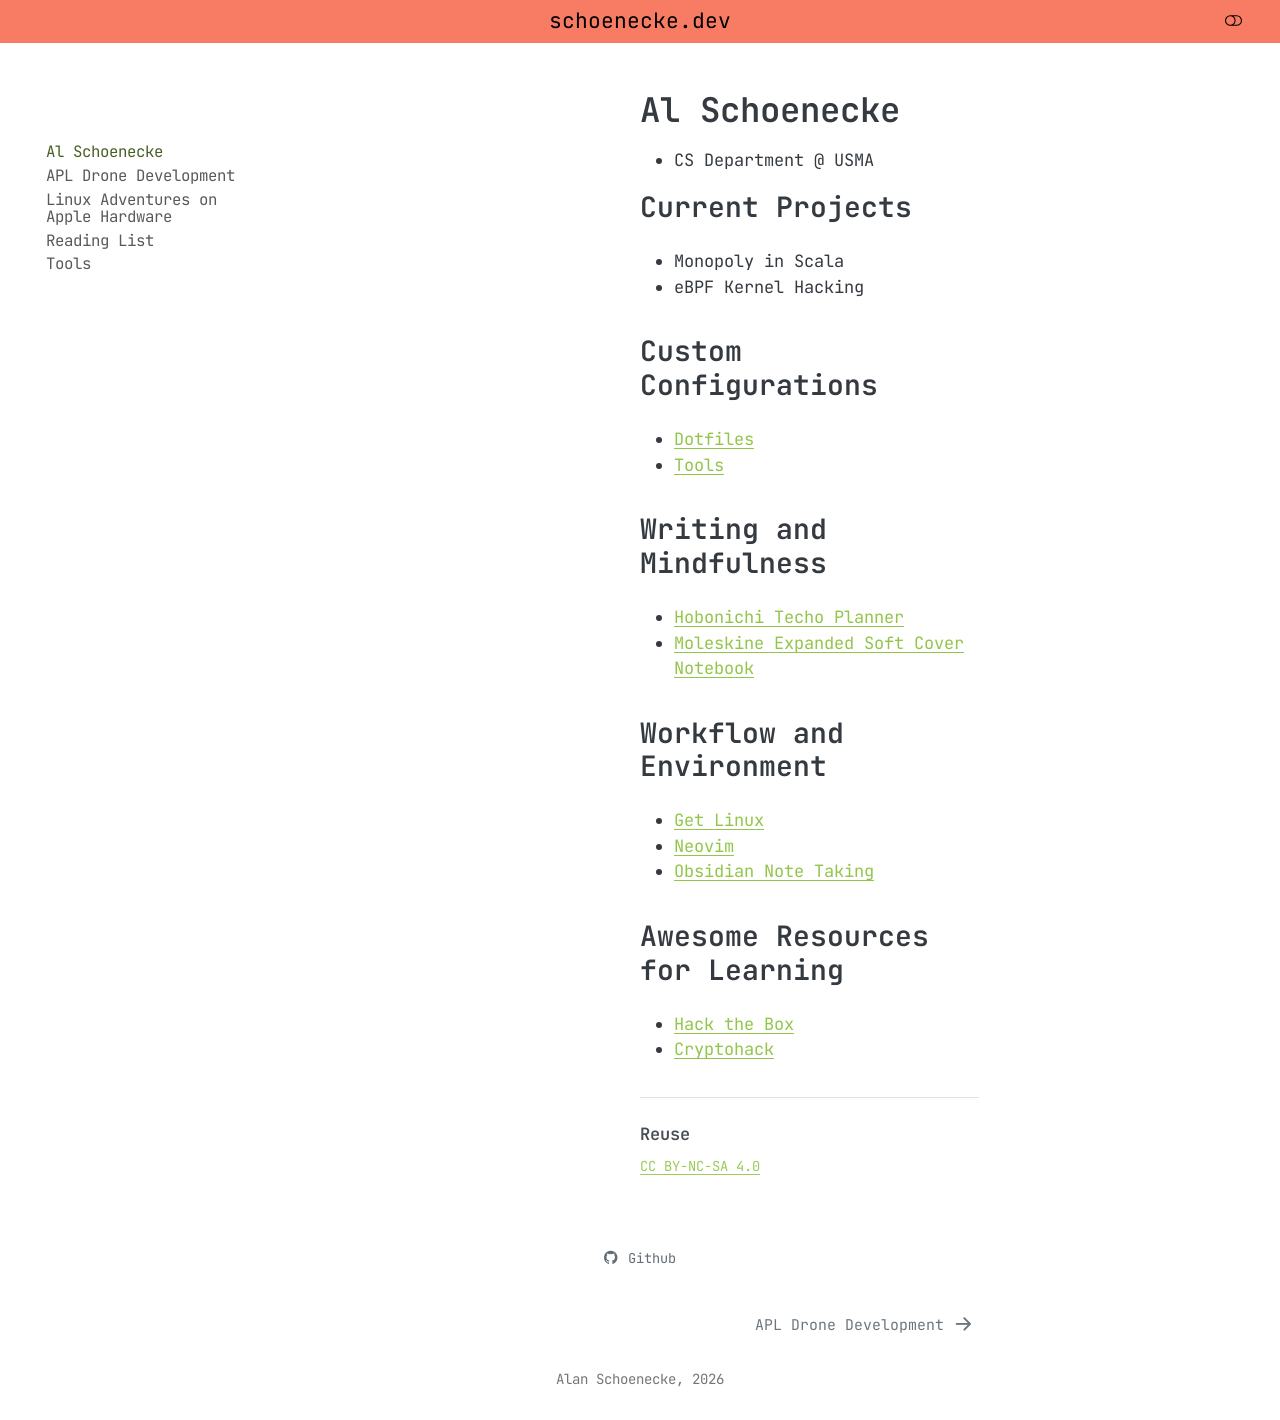
==== index.html @ 208eb9e1 "Built site for gh-pages" ====
<!DOCTYPE html>
<html xmlns="http://www.w3.org/1999/xhtml" lang="en" xml:lang="en"><head>

<meta charset="utf-8">
<meta name="generator" content="quarto-1.8.27">

<meta name="viewport" content="width=device-width, initial-scale=1.0, user-scalable=yes">


<title>Al Schoenecke – schoenecke.dev</title>
<style>
code{white-space: pre-wrap;}
span.smallcaps{font-variant: small-caps;}
div.columns{display: flex; gap: min(4vw, 1.5em);}
div.column{flex: auto; overflow-x: auto;}
div.hanging-indent{margin-left: 1.5em; text-indent: -1.5em;}
ul.task-list{list-style: none;}
ul.task-list li input[type="checkbox"] {
  width: 0.8em;
  margin: 0 0.8em 0.2em -1em; /* quarto-specific, see https://github.com/quarto-dev/quarto-cli/issues/4556 */ 
  vertical-align: middle;
}
</style>


<script src="site_libs/quarto-nav/quarto-nav.js"></script>
<script src="site_libs/quarto-nav/headroom.min.js"></script>
<script src="site_libs/clipboard/clipboard.min.js"></script>
<script src="site_libs/quarto-search/autocomplete.umd.js"></script>
<script src="site_libs/quarto-search/fuse.min.js"></script>
<script src="site_libs/quarto-search/quarto-search.js"></script>
<meta name="quarto:offset" content="./">
<link href="./items/jhu.html" rel="next">
<link href=".//images/samurai.svg" rel="icon" type="image/svg+xml">
<script src="site_libs/quarto-html/quarto.js" type="module"></script>
<script src="site_libs/quarto-html/tabsets/tabsets.js" type="module"></script>
<script src="site_libs/quarto-html/axe/axe-check.js" type="module"></script>
<script src="site_libs/quarto-html/popper.min.js"></script>
<script src="site_libs/quarto-html/tippy.umd.min.js"></script>
<link href="site_libs/quarto-html/tippy.css" rel="stylesheet">
<link href="site_libs/quarto-html/quarto-syntax-highlighting-ed96de9b727972fe78a7b5d16c58bf87.css" rel="stylesheet" class="quarto-color-scheme" id="quarto-text-highlighting-styles">
<link href="site_libs/quarto-html/quarto-syntax-highlighting-dark-4d9afe2b8d18ee9fa5d0d57b5ed4214d.css" rel="stylesheet" class="quarto-color-scheme quarto-color-alternate" id="quarto-text-highlighting-styles">
<link href="site_libs/quarto-html/quarto-syntax-highlighting-ed96de9b727972fe78a7b5d16c58bf87.css" rel="stylesheet" class="quarto-color-scheme-extra" id="quarto-text-highlighting-styles">
<script src="site_libs/bootstrap/bootstrap.min.js"></script>
<link href="site_libs/bootstrap/bootstrap-icons.css" rel="stylesheet">
<link href="site_libs/bootstrap/bootstrap-cd350a63679495fb00812865b89d905b.min.css" rel="stylesheet" append-hash="true" class="quarto-color-scheme" id="quarto-bootstrap" data-mode="light">
<link href="site_libs/bootstrap/bootstrap-dark-cf14267739ab011b4e6d8080e82309c0.min.css" rel="stylesheet" append-hash="true" class="quarto-color-scheme quarto-color-alternate" id="quarto-bootstrap" data-mode="dark">
<link href="site_libs/bootstrap/bootstrap-cd350a63679495fb00812865b89d905b.min.css" rel="stylesheet" append-hash="true" class="quarto-color-scheme-extra" id="quarto-bootstrap" data-mode="light">
<script id="quarto-search-options" type="application/json">{
  "location": "navbar",
  "copy-button": false,
  "collapse-after": 3,
  "panel-placement": "end",
  "type": "overlay",
  "limit": 50,
  "keyboard-shortcut": [
    "f",
    "/",
    "s"
  ],
  "show-item-context": false,
  "language": {
    "search-no-results-text": "No results",
    "search-matching-documents-text": "matching documents",
    "search-copy-link-title": "Copy link to search",
    "search-hide-matches-text": "Hide additional matches",
    "search-more-match-text": "more match in this document",
    "search-more-matches-text": "more matches in this document",
    "search-clear-button-title": "Clear",
    "search-text-placeholder": "",
    "search-detached-cancel-button-title": "Cancel",
    "search-submit-button-title": "Submit",
    "search-label": "Search"
  }
}</script>
<style>html{ scroll-behavior: smooth; }</style>


<link rel="stylesheet" href="styles.css">
<meta property="og:title" content="Al Schoenecke – schoenecke.dev">
<meta property="og:site_name" content="schoenecke.dev">
<link rel="canonical" href="https://schoenecke.dev/">
</head>

<body class="nav-sidebar floating nav-fixed quarto-light"><script id="quarto-html-before-body" type="application/javascript">
    const toggleBodyColorMode = (bsSheetEl) => {
      const mode = bsSheetEl.getAttribute("data-mode");
      const bodyEl = window.document.querySelector("body");
      if (mode === "dark") {
        bodyEl.classList.add("quarto-dark");
        bodyEl.classList.remove("quarto-light");
      } else {
        bodyEl.classList.add("quarto-light");
        bodyEl.classList.remove("quarto-dark");
      }
    }
    const toggleBodyColorPrimary = () => {
      const bsSheetEl = window.document.querySelector("link#quarto-bootstrap:not([rel=disabled-stylesheet])");
      if (bsSheetEl) {
        toggleBodyColorMode(bsSheetEl);
      }
    }
    const setColorSchemeToggle = (alternate) => {
      const toggles = window.document.querySelectorAll('.quarto-color-scheme-toggle');
      for (let i=0; i < toggles.length; i++) {
        const toggle = toggles[i];
        if (toggle) {
          if (alternate) {
            toggle.classList.add("alternate");
          } else {
            toggle.classList.remove("alternate");
          }
        }
      }
    };
    const toggleColorMode = (alternate) => {
      // Switch the stylesheets
      const primaryStylesheets = window.document.querySelectorAll('link.quarto-color-scheme:not(.quarto-color-alternate)');
      const alternateStylesheets = window.document.querySelectorAll('link.quarto-color-scheme.quarto-color-alternate');
      manageTransitions('#quarto-margin-sidebar .nav-link', false);
      if (alternate) {
        // note: dark is layered on light, we don't disable primary!
        enableStylesheet(alternateStylesheets);
        for (const sheetNode of alternateStylesheets) {
          if (sheetNode.id === "quarto-bootstrap") {
            toggleBodyColorMode(sheetNode);
          }
        }
      } else {
        disableStylesheet(alternateStylesheets);
        enableStylesheet(primaryStylesheets)
        toggleBodyColorPrimary();
      }
      manageTransitions('#quarto-margin-sidebar .nav-link', true);
      // Switch the toggles
      setColorSchemeToggle(alternate)
      // Hack to workaround the fact that safari doesn't
      // properly recolor the scrollbar when toggling (#1455)
      if (navigator.userAgent.indexOf('Safari') > 0 && navigator.userAgent.indexOf('Chrome') == -1) {
        manageTransitions("body", false);
        window.scrollTo(0, 1);
        setTimeout(() => {
          window.scrollTo(0, 0);
          manageTransitions("body", true);
        }, 40);
      }
    }
    const disableStylesheet = (stylesheets) => {
      for (let i=0; i < stylesheets.length; i++) {
        const stylesheet = stylesheets[i];
        stylesheet.rel = 'disabled-stylesheet';
      }
    }
    const enableStylesheet = (stylesheets) => {
      for (let i=0; i < stylesheets.length; i++) {
        const stylesheet = stylesheets[i];
        if(stylesheet.rel !== 'stylesheet') { // for Chrome, which will still FOUC without this check
          stylesheet.rel = 'stylesheet';
        }
      }
    }
    const manageTransitions = (selector, allowTransitions) => {
      const els = window.document.querySelectorAll(selector);
      for (let i=0; i < els.length; i++) {
        const el = els[i];
        if (allowTransitions) {
          el.classList.remove('notransition');
        } else {
          el.classList.add('notransition');
        }
      }
    }
    const isFileUrl = () => {
      return window.location.protocol === 'file:';
    }
    const hasAlternateSentinel = () => {
      let styleSentinel = getColorSchemeSentinel();
      if (styleSentinel !== null) {
        return styleSentinel === "alternate";
      } else {
        return false;
      }
    }
    const setStyleSentinel = (alternate) => {
      const value = alternate ? "alternate" : "default";
      if (!isFileUrl()) {
        window.localStorage.setItem("quarto-color-scheme", value);
      } else {
        localAlternateSentinel = value;
      }
    }
    const getColorSchemeSentinel = () => {
      if (!isFileUrl()) {
        const storageValue = window.localStorage.getItem("quarto-color-scheme");
        return storageValue != null ? storageValue : localAlternateSentinel;
      } else {
        return localAlternateSentinel;
      }
    }
    const toggleGiscusIfUsed = (isAlternate, darkModeDefault) => {
      const baseTheme = document.querySelector('#giscus-base-theme')?.value ?? 'light';
      const alternateTheme = document.querySelector('#giscus-alt-theme')?.value ?? 'dark';
      let newTheme = '';
      if(authorPrefersDark) {
        newTheme = isAlternate ? baseTheme : alternateTheme;
      } else {
        newTheme = isAlternate ? alternateTheme : baseTheme;
      }
      const changeGiscusTheme = () => {
        // From: https://github.com/giscus/giscus/issues/336
        const sendMessage = (message) => {
          const iframe = document.querySelector('iframe.giscus-frame');
          if (!iframe) return;
          iframe.contentWindow.postMessage({ giscus: message }, 'https://giscus.app');
        }
        sendMessage({
          setConfig: {
            theme: newTheme
          }
        });
      }
      const isGiscussLoaded = window.document.querySelector('iframe.giscus-frame') !== null;
      if (isGiscussLoaded) {
        changeGiscusTheme();
      }
    };
    const authorPrefersDark = false;
    const queryPrefersDark = window.matchMedia('(prefers-color-scheme: dark)');
    const darkModeDefault = queryPrefersDark.matches;
      document.querySelector('link#quarto-text-highlighting-styles.quarto-color-scheme-extra').rel = 'disabled-stylesheet';
      document.querySelector('link#quarto-bootstrap.quarto-color-scheme-extra').rel = 'disabled-stylesheet';
    let localAlternateSentinel = darkModeDefault ? 'alternate' : 'default';
    // Dark / light mode switch
    window.quartoToggleColorScheme = () => {
      // Read the current dark / light value
      let toAlternate = !hasAlternateSentinel();
      toggleColorMode(toAlternate);
      setStyleSentinel(toAlternate);
      toggleGiscusIfUsed(toAlternate, darkModeDefault);
      window.dispatchEvent(new Event('resize'));
    };
    queryPrefersDark.addEventListener("change", e => {
      if(window.localStorage.getItem("quarto-color-scheme") !== null)
        return;
      const alternate = e.matches
      toggleColorMode(alternate);
      localAlternateSentinel = e.matches ? 'alternate' : 'default'; // this is used alongside local storage!
      toggleGiscusIfUsed(alternate, darkModeDefault);
    });
    // Switch to dark mode if need be
    if (hasAlternateSentinel()) {
      toggleColorMode(true);
    } else {
      toggleColorMode(false);
    }
  </script>

<div id="quarto-search-results"></div>
  <header id="quarto-header" class="headroom fixed-top">
    <nav class="navbar navbar-expand-lg " data-bs-theme="dark">
      <div class="navbar-container container-fluid">
      <div class="navbar-brand-container mx-auto">
    <a href="./index.html" class="navbar-brand navbar-brand-logo">
    <img src="https://avatars.githubusercontent.com/u/168451311?s=400&amp;u=67cc41bd8d2fa6ea0b4d1431df5655659016733d&amp;v=4" alt="" class="navbar-logo light-content">
    <img src="https://avatars.githubusercontent.com/u/168451311?s=400&amp;u=67cc41bd8d2fa6ea0b4d1431df5655659016733d&amp;v=4" alt="" class="navbar-logo dark-content">
    </a>
    <a class="navbar-brand" href="./index.html">
    <span class="navbar-title">schoenecke.dev</span>
    </a>
  </div>
        <div class="quarto-navbar-tools tools-end">
  <a href="" class="quarto-color-scheme-toggle quarto-navigation-tool  px-1" onclick="window.quartoToggleColorScheme(); return false;" title="Toggle dark mode"><i class="bi"></i></a>
</div>
          <div id="quarto-search" class="" title="Search"></div>
      </div> <!-- /container-fluid -->
    </nav>
  <nav class="quarto-secondary-nav">
    <div class="container-fluid d-flex">
      <button type="button" class="quarto-btn-toggle btn" data-bs-toggle="collapse" role="button" data-bs-target=".quarto-sidebar-collapse-item" aria-controls="quarto-sidebar" aria-expanded="false" aria-label="Toggle sidebar navigation" onclick="if (window.quartoToggleHeadroom) { window.quartoToggleHeadroom(); }">
        <i class="bi bi-layout-text-sidebar-reverse"></i>
      </button>
        <nav class="quarto-page-breadcrumbs" aria-label="breadcrumb"><ol class="breadcrumb"><li class="breadcrumb-item"><a href="./index.html">Al Schoenecke</a></li></ol></nav>
        <a class="flex-grow-1" role="navigation" data-bs-toggle="collapse" data-bs-target=".quarto-sidebar-collapse-item" aria-controls="quarto-sidebar" aria-expanded="false" aria-label="Toggle sidebar navigation" onclick="if (window.quartoToggleHeadroom) { window.quartoToggleHeadroom(); }">      
        </a>
    </div>
  </nav>
</header>
<!-- content -->
<div id="quarto-content" class="quarto-container page-columns page-rows-contents page-layout-full page-navbar">
<!-- sidebar -->
  <nav id="quarto-sidebar" class="sidebar collapse collapse-horizontal quarto-sidebar-collapse-item sidebar-navigation floating overflow-auto">
    <div class="pt-lg-2 mt-2 text-left sidebar-header">
      <a href="./index.html" class="sidebar-logo-link">
      <img src="https://avatars.githubusercontent.com/u/168451311?s=400&amp;u=67cc41bd8d2fa6ea0b4d1431df5655659016733d&amp;v=4" alt="" class="sidebar-logo light-content py-0 d-lg-inline d-none">
      <img src="https://avatars.githubusercontent.com/u/168451311?s=400&amp;u=67cc41bd8d2fa6ea0b4d1431df5655659016733d&amp;v=4" alt="" class="sidebar-logo dark-content py-0 d-lg-inline d-none">
      </a>
      </div>
    <div class="sidebar-menu-container"> 
    <ul class="list-unstyled mt-1">
        <li class="sidebar-item">
  <div class="sidebar-item-container"> 
  <a href="./index.html" class="sidebar-item-text sidebar-link active">
 <span class="menu-text">Al Schoenecke</span></a>
  </div>
</li>
        <li class="sidebar-item">
  <div class="sidebar-item-container"> 
  <a href="./items/jhu.html" class="sidebar-item-text sidebar-link">
 <span class="menu-text">APL Drone Development</span></a>
  </div>
</li>
        <li class="sidebar-item">
  <div class="sidebar-item-container"> 
  <a href="./items/mpblinux.html" class="sidebar-item-text sidebar-link">
 <span class="menu-text">Linux Adventures on Apple Hardware</span></a>
  </div>
</li>
        <li class="sidebar-item">
  <div class="sidebar-item-container"> 
  <a href="./items/booklist.html" class="sidebar-item-text sidebar-link">
 <span class="menu-text">Reading List</span></a>
  </div>
</li>
        <li class="sidebar-item">
  <div class="sidebar-item-container"> 
  <a href="./items/tools.html" class="sidebar-item-text sidebar-link">
 <span class="menu-text">Tools</span></a>
  </div>
</li>
    </ul>
    </div>
</nav>
<div id="quarto-sidebar-glass" class="quarto-sidebar-collapse-item" data-bs-toggle="collapse" data-bs-target=".quarto-sidebar-collapse-item"></div>
<!-- margin-sidebar -->
    
<!-- main -->
<div class="quarto-about-broadside column-body">
  <div class="about-main">
    <div class="about-entity" style="background-image: url('https://gravatar.com/userimage/277788749/02d7b12ce89e2dc16d9e9d6a4307e1be.jpeg?v=1771988594000&amp;size=512')"></div>
    <div class="about-contents"><header id="title-block-header" class="quarto-title-block default">
<div class="quarto-title">
<h1 class="title">Al Schoenecke</h1>
</div>
<div class="quarto-title-meta column-body">
  </div>
</header><main class="content column-body" id="quarto-document-content">

<ul>
<li>CS Department @ USMA</li>
</ul>
<section id="current-projects" class="level2">
<h2 data-anchor-id="current-projects">Current Projects</h2>
<ul>
<li>Monopoly in Scala</li>
<li>eBPF Kernel Hacking</li>
</ul>
</section>
<section id="custom-configurations" class="level2">
<h2 data-anchor-id="custom-configurations">Custom Configurations</h2>
<ul>
<li><a href="./items/dotfiles.html">Dotfiles</a></li>
<li><a href="./items/tools.html">Tools</a></li>
</ul>
</section>
<section id="writing-and-mindfulness" class="level2">
<h2 data-anchor-id="writing-and-mindfulness">Writing and Mindfulness</h2>
<ul>
<li><a href="https://www.1101.com/store/techo/en/2027/pc/detail_cover/ob27_jan_en/">Hobonichi Techo Planner</a></li>
<li><a href="https://www.moleskine.com/en-us/shop/notebooks/the-original-notebook/classic-notebook-expanded-black-8058647628059.html">Moleskine Expanded Soft Cover Notebook</a></li>
</ul>
</section>
<section id="workflow-and-environment" class="level2">
<h2 data-anchor-id="workflow-and-environment">Workflow and Environment</h2>
<ul>
<li><a href="https://ubuntu.com/desktop">Get Linux</a></li>
<li><a href="https://neovim.io/">Neovim</a></li>
<li><a href="https://obsidian.md/">Obsidian Note Taking</a></li>
</ul>
</section>
<section id="awesome-resources-for-learning" class="level2">
<h2 data-anchor-id="awesome-resources-for-learning">Awesome Resources for Learning</h2>
<ul>
<li><a href="https://www.hackthebox.com/">Hack the Box</a></li>
<li><a href="https://cryptohack.org/">Cryptohack</a></li>
</ul>


</section>
<div id="quarto-appendix" class="default"><section class="quarto-appendix-contents" id="quarto-reuse"><h2 class="anchored quarto-appendix-heading">Reuse</h2><div class="quarto-appendix-contents"><div><a rel="license" href="https://creativecommons.org/licenses/by-nc-sa/4.0/">CC BY-NC-SA 4.0</a></div></div></section></div></main></div>
  </div>
  <div class="about-links">
  <a href="https://github.com/schoenecke08" class="about-link" rel="" target="">
    <i class="bi bi-github"></i>
     <span class="about-link-text">Github</span>
  </a>
</div>
</div>
 <!-- /main -->
<script id="quarto-html-after-body" type="application/javascript">
  window.document.addEventListener("DOMContentLoaded", function (event) {
    // Ensure there is a toggle, if there isn't float one in the top right
    if (window.document.querySelector('.quarto-color-scheme-toggle') === null) {
      const a = window.document.createElement('a');
      a.classList.add('top-right');
      a.classList.add('quarto-color-scheme-toggle');
      a.href = "";
      a.onclick = function() { try { window.quartoToggleColorScheme(); } catch {} return false; };
      const i = window.document.createElement("i");
      i.classList.add('bi');
      a.appendChild(i);
      window.document.body.appendChild(a);
    }
    setColorSchemeToggle(hasAlternateSentinel())
    const isCodeAnnotation = (el) => {
      for (const clz of el.classList) {
        if (clz.startsWith('code-annotation-')) {                     
          return true;
        }
      }
      return false;
    }
    const onCopySuccess = function(e) {
      // button target
      const button = e.trigger;
      // don't keep focus
      button.blur();
      // flash "checked"
      button.classList.add('code-copy-button-checked');
      var currentTitle = button.getAttribute("title");
      button.setAttribute("title", "Copied!");
      let tooltip;
      if (window.bootstrap) {
        button.setAttribute("data-bs-toggle", "tooltip");
        button.setAttribute("data-bs-placement", "left");
        button.setAttribute("data-bs-title", "Copied!");
        tooltip = new bootstrap.Tooltip(button, 
          { trigger: "manual", 
            customClass: "code-copy-button-tooltip",
            offset: [0, -8]});
        tooltip.show();    
      }
      setTimeout(function() {
        if (tooltip) {
          tooltip.hide();
          button.removeAttribute("data-bs-title");
          button.removeAttribute("data-bs-toggle");
          button.removeAttribute("data-bs-placement");
        }
        button.setAttribute("title", currentTitle);
        button.classList.remove('code-copy-button-checked');
      }, 1000);
      // clear code selection
      e.clearSelection();
    }
    const getTextToCopy = function(trigger) {
      const outerScaffold = trigger.parentElement.cloneNode(true);
      const codeEl = outerScaffold.querySelector('code');
      for (const childEl of codeEl.children) {
        if (isCodeAnnotation(childEl)) {
          childEl.remove();
        }
      }
      return codeEl.innerText;
    }
    const clipboard = new window.ClipboardJS('.code-copy-button:not([data-in-quarto-modal])', {
      text: getTextToCopy
    });
    clipboard.on('success', onCopySuccess);
    if (window.document.getElementById('quarto-embedded-source-code-modal')) {
      const clipboardModal = new window.ClipboardJS('.code-copy-button[data-in-quarto-modal]', {
        text: getTextToCopy,
        container: window.document.getElementById('quarto-embedded-source-code-modal')
      });
      clipboardModal.on('success', onCopySuccess);
    }
      var localhostRegex = new RegExp(/^(?:http|https):\/\/localhost\:?[0-9]*\//);
      var mailtoRegex = new RegExp(/^mailto:/);
        var filterRegex = new RegExp("https:\/\/schoenecke\.dev");
      var isInternal = (href) => {
          return filterRegex.test(href) || localhostRegex.test(href) || mailtoRegex.test(href);
      }
      // Inspect non-navigation links and adorn them if external
     var links = window.document.querySelectorAll('a[href]:not(.nav-link):not(.navbar-brand):not(.toc-action):not(.sidebar-link):not(.sidebar-item-toggle):not(.pagination-link):not(.no-external):not([aria-hidden]):not(.dropdown-item):not(.quarto-navigation-tool):not(.about-link)');
      for (var i=0; i<links.length; i++) {
        const link = links[i];
        if (!isInternal(link.href)) {
          // undo the damage that might have been done by quarto-nav.js in the case of
          // links that we want to consider external
          if (link.dataset.originalHref !== undefined) {
            link.href = link.dataset.originalHref;
          }
        }
      }
    function tippyHover(el, contentFn, onTriggerFn, onUntriggerFn) {
      const config = {
        allowHTML: true,
        maxWidth: 500,
        delay: 100,
        arrow: false,
        appendTo: function(el) {
            return el.parentElement;
        },
        interactive: true,
        interactiveBorder: 10,
        theme: 'quarto',
        placement: 'bottom-start',
      };
      if (contentFn) {
        config.content = contentFn;
      }
      if (onTriggerFn) {
        config.onTrigger = onTriggerFn;
      }
      if (onUntriggerFn) {
        config.onUntrigger = onUntriggerFn;
      }
      window.tippy(el, config); 
    }
    const noterefs = window.document.querySelectorAll('a[role="doc-noteref"]');
    for (var i=0; i<noterefs.length; i++) {
      const ref = noterefs[i];
      tippyHover(ref, function() {
        // use id or data attribute instead here
        let href = ref.getAttribute('data-footnote-href') || ref.getAttribute('href');
        try { href = new URL(href).hash; } catch {}
        const id = href.replace(/^#\/?/, "");
        const note = window.document.getElementById(id);
        if (note) {
          return note.innerHTML;
        } else {
          return "";
        }
      });
    }
    const xrefs = window.document.querySelectorAll('a.quarto-xref');
    const processXRef = (id, note) => {
      // Strip column container classes
      const stripColumnClz = (el) => {
        el.classList.remove("page-full", "page-columns");
        if (el.children) {
          for (const child of el.children) {
            stripColumnClz(child);
          }
        }
      }
      stripColumnClz(note)
      if (id === null || id.startsWith('sec-')) {
        // Special case sections, only their first couple elements
        const container = document.createElement("div");
        if (note.children && note.children.length > 2) {
          container.appendChild(note.children[0].cloneNode(true));
          for (let i = 1; i < note.children.length; i++) {
            const child = note.children[i];
            if (child.tagName === "P" && child.innerText === "") {
              continue;
            } else {
              container.appendChild(child.cloneNode(true));
              break;
            }
          }
          if (window.Quarto?.typesetMath) {
            window.Quarto.typesetMath(container);
          }
          return container.innerHTML
        } else {
          if (window.Quarto?.typesetMath) {
            window.Quarto.typesetMath(note);
          }
          return note.innerHTML;
        }
      } else {
        // Remove any anchor links if they are present
        const anchorLink = note.querySelector('a.anchorjs-link');
        if (anchorLink) {
          anchorLink.remove();
        }
        if (window.Quarto?.typesetMath) {
          window.Quarto.typesetMath(note);
        }
        if (note.classList.contains("callout")) {
          return note.outerHTML;
        } else {
          return note.innerHTML;
        }
      }
    }
    for (var i=0; i<xrefs.length; i++) {
      const xref = xrefs[i];
      tippyHover(xref, undefined, function(instance) {
        instance.disable();
        let url = xref.getAttribute('href');
        let hash = undefined; 
        if (url.startsWith('#')) {
          hash = url;
        } else {
          try { hash = new URL(url).hash; } catch {}
        }
        if (hash) {
          const id = hash.replace(/^#\/?/, "");
          const note = window.document.getElementById(id);
          if (note !== null) {
            try {
              const html = processXRef(id, note.cloneNode(true));
              instance.setContent(html);
            } finally {
              instance.enable();
              instance.show();
            }
          } else {
            // See if we can fetch this
            fetch(url.split('#')[0])
            .then(res => res.text())
            .then(html => {
              const parser = new DOMParser();
              const htmlDoc = parser.parseFromString(html, "text/html");
              const note = htmlDoc.getElementById(id);
              if (note !== null) {
                const html = processXRef(id, note);
                instance.setContent(html);
              } 
            }).finally(() => {
              instance.enable();
              instance.show();
            });
          }
        } else {
          // See if we can fetch a full url (with no hash to target)
          // This is a special case and we should probably do some content thinning / targeting
          fetch(url)
          .then(res => res.text())
          .then(html => {
            const parser = new DOMParser();
            const htmlDoc = parser.parseFromString(html, "text/html");
            const note = htmlDoc.querySelector('main.content');
            if (note !== null) {
              // This should only happen for chapter cross references
              // (since there is no id in the URL)
              // remove the first header
              if (note.children.length > 0 && note.children[0].tagName === "HEADER") {
                note.children[0].remove();
              }
              const html = processXRef(null, note);
              instance.setContent(html);
            } 
          }).finally(() => {
            instance.enable();
            instance.show();
          });
        }
      }, function(instance) {
      });
    }
        let selectedAnnoteEl;
        const selectorForAnnotation = ( cell, annotation) => {
          let cellAttr = 'data-code-cell="' + cell + '"';
          let lineAttr = 'data-code-annotation="' +  annotation + '"';
          const selector = 'span[' + cellAttr + '][' + lineAttr + ']';
          return selector;
        }
        const selectCodeLines = (annoteEl) => {
          const doc = window.document;
          const targetCell = annoteEl.getAttribute("data-target-cell");
          const targetAnnotation = annoteEl.getAttribute("data-target-annotation");
          const annoteSpan = window.document.querySelector(selectorForAnnotation(targetCell, targetAnnotation));
          const lines = annoteSpan.getAttribute("data-code-lines").split(",");
          const lineIds = lines.map((line) => {
            return targetCell + "-" + line;
          })
          let top = null;
          let height = null;
          let parent = null;
          if (lineIds.length > 0) {
              //compute the position of the single el (top and bottom and make a div)
              const el = window.document.getElementById(lineIds[0]);
              top = el.offsetTop;
              height = el.offsetHeight;
              parent = el.parentElement.parentElement;
            if (lineIds.length > 1) {
              const lastEl = window.document.getElementById(lineIds[lineIds.length - 1]);
              const bottom = lastEl.offsetTop + lastEl.offsetHeight;
              height = bottom - top;
            }
            if (top !== null && height !== null && parent !== null) {
              // cook up a div (if necessary) and position it 
              let div = window.document.getElementById("code-annotation-line-highlight");
              if (div === null) {
                div = window.document.createElement("div");
                div.setAttribute("id", "code-annotation-line-highlight");
                div.style.position = 'absolute';
                parent.appendChild(div);
              }
              div.style.top = top - 2 + "px";
              div.style.height = height + 4 + "px";
              div.style.left = 0;
              let gutterDiv = window.document.getElementById("code-annotation-line-highlight-gutter");
              if (gutterDiv === null) {
                gutterDiv = window.document.createElement("div");
                gutterDiv.setAttribute("id", "code-annotation-line-highlight-gutter");
                gutterDiv.style.position = 'absolute';
                const codeCell = window.document.getElementById(targetCell);
                const gutter = codeCell.querySelector('.code-annotation-gutter');
                gutter.appendChild(gutterDiv);
              }
              gutterDiv.style.top = top - 2 + "px";
              gutterDiv.style.height = height + 4 + "px";
            }
            selectedAnnoteEl = annoteEl;
          }
        };
        const unselectCodeLines = () => {
          const elementsIds = ["code-annotation-line-highlight", "code-annotation-line-highlight-gutter"];
          elementsIds.forEach((elId) => {
            const div = window.document.getElementById(elId);
            if (div) {
              div.remove();
            }
          });
          selectedAnnoteEl = undefined;
        };
          // Handle positioning of the toggle
      window.addEventListener(
        "resize",
        throttle(() => {
          elRect = undefined;
          if (selectedAnnoteEl) {
            selectCodeLines(selectedAnnoteEl);
          }
        }, 10)
      );
      function throttle(fn, ms) {
      let throttle = false;
      let timer;
        return (...args) => {
          if(!throttle) { // first call gets through
              fn.apply(this, args);
              throttle = true;
          } else { // all the others get throttled
              if(timer) clearTimeout(timer); // cancel #2
              timer = setTimeout(() => {
                fn.apply(this, args);
                timer = throttle = false;
              }, ms);
          }
        };
      }
        // Attach click handler to the DT
        const annoteDls = window.document.querySelectorAll('dt[data-target-cell]');
        for (const annoteDlNode of annoteDls) {
          annoteDlNode.addEventListener('click', (event) => {
            const clickedEl = event.target;
            if (clickedEl !== selectedAnnoteEl) {
              unselectCodeLines();
              const activeEl = window.document.querySelector('dt[data-target-cell].code-annotation-active');
              if (activeEl) {
                activeEl.classList.remove('code-annotation-active');
              }
              selectCodeLines(clickedEl);
              clickedEl.classList.add('code-annotation-active');
            } else {
              // Unselect the line
              unselectCodeLines();
              clickedEl.classList.remove('code-annotation-active');
            }
          });
        }
    const findCites = (el) => {
      const parentEl = el.parentElement;
      if (parentEl) {
        const cites = parentEl.dataset.cites;
        if (cites) {
          return {
            el,
            cites: cites.split(' ')
          };
        } else {
          return findCites(el.parentElement)
        }
      } else {
        return undefined;
      }
    };
    var bibliorefs = window.document.querySelectorAll('a[role="doc-biblioref"]');
    for (var i=0; i<bibliorefs.length; i++) {
      const ref = bibliorefs[i];
      const citeInfo = findCites(ref);
      if (citeInfo) {
        tippyHover(citeInfo.el, function() {
          var popup = window.document.createElement('div');
          citeInfo.cites.forEach(function(cite) {
            var citeDiv = window.document.createElement('div');
            citeDiv.classList.add('hanging-indent');
            citeDiv.classList.add('csl-entry');
            var biblioDiv = window.document.getElementById('ref-' + cite);
            if (biblioDiv) {
              citeDiv.innerHTML = biblioDiv.innerHTML;
            }
            popup.appendChild(citeDiv);
          });
          return popup.innerHTML;
        });
      }
    }
  });
  </script>
<nav class="page-navigation column-body">
  <div class="nav-page nav-page-previous">
  </div>
  <div class="nav-page nav-page-next">
      <a href="./items/jhu.html" class="pagination-link" aria-label="APL Drone Development">
        <span class="nav-page-text">APL Drone Development</span> <i class="bi bi-arrow-right-short"></i>
      </a>
  </div>
</nav>
</div> <!-- /content -->
<footer class="footer">
  <div class="nav-footer">
    <div class="nav-footer-left">
      &nbsp;
    </div>   
    <div class="nav-footer-center">
<p>Alan Schoenecke, 2026</p>
</div>
    <div class="nav-footer-right">
      &nbsp;
    </div>
  </div>
</footer>




<script src="site_libs/quarto-html/zenscroll-min.js"></script>
</body></html>
---- site_libs/quarto-html/tippy.css ----
.tippy-box[data-animation=fade][data-state=hidden]{opacity:0}[data-tippy-root]{max-width:calc(100vw - 10px)}.tippy-box{position:relative;background-color:#333;color:#fff;border-radius:4px;font-size:14px;line-height:1.4;white-space:normal;outline:0;transition-property:transform,visibility,opacity}.tippy-box[data-placement^=top]>.tippy-arrow{bottom:0}.tippy-box[data-placement^=top]>.tippy-arrow:before{bottom:-7px;left:0;border-width:8px 8px 0;border-top-color:initial;transform-origin:center top}.tippy-box[data-placement^=bottom]>.tippy-arrow{top:0}.tippy-box[data-placement^=bottom]>.tippy-arrow:before{top:-7px;left:0;border-width:0 8px 8px;border-bottom-color:initial;transform-origin:center bottom}.tippy-box[data-placement^=left]>.tippy-arrow{right:0}.tippy-box[data-placement^=left]>.tippy-arrow:before{border-width:8px 0 8px 8px;border-left-color:initial;right:-7px;transform-origin:center left}.tippy-box[data-placement^=right]>.tippy-arrow{left:0}.tippy-box[data-placement^=right]>.tippy-arrow:before{left:-7px;border-width:8px 8px 8px 0;border-right-color:initial;transform-origin:center right}.tippy-box[data-inertia][data-state=visible]{transition-timing-function:cubic-bezier(.54,1.5,.38,1.11)}.tippy-arrow{width:16px;height:16px;color:#333}.tippy-arrow:before{content:"";position:absolute;border-color:transparent;border-style:solid}.tippy-content{position:relative;padding:5px 9px;z-index:1}
---- site_libs/quarto-html/quarto-syntax-highlighting-ed96de9b727972fe78a7b5d16c58bf87.css ----
/* quarto syntax highlight colors */
:root {
  --quarto-hl-ot-color: #003B4F;
  --quarto-hl-at-color: #657422;
  --quarto-hl-ss-color: #20794D;
  --quarto-hl-an-color: #5E5E5E;
  --quarto-hl-fu-color: #4758AB;
  --quarto-hl-st-color: #20794D;
  --quarto-hl-cf-color: #003B4F;
  --quarto-hl-op-color: #5E5E5E;
  --quarto-hl-er-color: #AD0000;
  --quarto-hl-bn-color: #AD0000;
  --quarto-hl-al-color: #AD0000;
  --quarto-hl-va-color: #111111;
  --quarto-hl-bu-color: inherit;
  --quarto-hl-ex-color: inherit;
  --quarto-hl-pp-color: #AD0000;
  --quarto-hl-in-color: #5E5E5E;
  --quarto-hl-vs-color: #20794D;
  --quarto-hl-wa-color: #5E5E5E;
  --quarto-hl-do-color: #5E5E5E;
  --quarto-hl-im-color: #00769E;
  --quarto-hl-ch-color: #20794D;
  --quarto-hl-dt-color: #AD0000;
  --quarto-hl-fl-color: #AD0000;
  --quarto-hl-co-color: #5E5E5E;
  --quarto-hl-cv-color: #5E5E5E;
  --quarto-hl-cn-color: #8f5902;
  --quarto-hl-sc-color: #5E5E5E;
  --quarto-hl-dv-color: #AD0000;
  --quarto-hl-kw-color: #003B4F;
}

/* other quarto variables */
:root {
  --quarto-font-monospace: SFMono-Regular, Menlo, Monaco, Consolas, "Liberation Mono", "Courier New", monospace;
}

/* syntax highlight based on Pandoc's rules */
pre > code.sourceCode > span {
  color: #003B4F;
}

code.sourceCode > span {
  color: #003B4F;
}

div.sourceCode,
div.sourceCode pre.sourceCode {
  color: #003B4F;
}

/* Normal */
code span {
  color: #003B4F;
}

/* Alert */
code span.al {
  color: #AD0000;
  font-style: inherit;
}

/* Annotation */
code span.an {
  color: #5E5E5E;
  font-style: inherit;
}

/* Attribute */
code span.at {
  color: #657422;
  font-style: inherit;
}

/* BaseN */
code span.bn {
  color: #AD0000;
  font-style: inherit;
}

/* BuiltIn */
code span.bu {
  font-style: inherit;
}

/* ControlFlow */
code span.cf {
  color: #003B4F;
  font-weight: bold;
  font-style: inherit;
}

/* Char */
code span.ch {
  color: #20794D;
  font-style: inherit;
}

/* Constant */
code span.cn {
  color: #8f5902;
  font-style: inherit;
}

/* Comment */
code span.co {
  color: #5E5E5E;
  font-style: inherit;
}

/* CommentVar */
code span.cv {
  color: #5E5E5E;
  font-style: italic;
}

/* Documentation */
code span.do {
  color: #5E5E5E;
  font-style: italic;
}

/* DataType */
code span.dt {
  color: #AD0000;
  font-style: inherit;
}

/* DecVal */
code span.dv {
  color: #AD0000;
  font-style: inherit;
}

/* Error */
code span.er {
  color: #AD0000;
  font-style: inherit;
}

/* Extension */
code span.ex {
  font-style: inherit;
}

/* Float */
code span.fl {
  color: #AD0000;
  font-style: inherit;
}

/* Function */
code span.fu {
  color: #4758AB;
  font-style: inherit;
}

/* Import */
code span.im {
  color: #00769E;
  font-style: inherit;
}

/* Information */
code span.in {
  color: #5E5E5E;
  font-style: inherit;
}

/* Keyword */
code span.kw {
  color: #003B4F;
  font-weight: bold;
  font-style: inherit;
}

/* Operator */
code span.op {
  color: #5E5E5E;
  font-style: inherit;
}

/* Other */
code span.ot {
  color: #003B4F;
  font-style: inherit;
}

/* Preprocessor */
code span.pp {
  color: #AD0000;
  font-style: inherit;
}

/* SpecialChar */
code span.sc {
  color: #5E5E5E;
  font-style: inherit;
}

/* SpecialString */
code span.ss {
  color: #20794D;
  font-style: inherit;
}

/* String */
code span.st {
  color: #20794D;
  font-style: inherit;
}

/* Variable */
code span.va {
  color: #111111;
  font-style: inherit;
}

/* VerbatimString */
code span.vs {
  color: #20794D;
  font-style: inherit;
}

/* Warning */
code span.wa {
  color: #5E5E5E;
  font-style: italic;
}

.prevent-inlining {
  content: "</";
}

/*# sourceMappingURL=0920dd6d7437995b8cdf7429764427b1.css.map */
---- site_libs/quarto-html/quarto-syntax-highlighting-dark-4d9afe2b8d18ee9fa5d0d57b5ed4214d.css ----
/* quarto syntax highlight colors */
:root {
  --quarto-hl-al-color: #f07178;
  --quarto-hl-an-color: #d4d0ab;
  --quarto-hl-at-color: #00e0e0;
  --quarto-hl-bn-color: #d4d0ab;
  --quarto-hl-bu-color: #abe338;
  --quarto-hl-ch-color: #abe338;
  --quarto-hl-co-color: #f8f8f2;
  --quarto-hl-cv-color: #ffd700;
  --quarto-hl-cn-color: #ffd700;
  --quarto-hl-cf-color: #ffa07a;
  --quarto-hl-dt-color: #ffa07a;
  --quarto-hl-dv-color: #d4d0ab;
  --quarto-hl-do-color: #f8f8f2;
  --quarto-hl-er-color: #f07178;
  --quarto-hl-ex-color: #00e0e0;
  --quarto-hl-fl-color: #d4d0ab;
  --quarto-hl-fu-color: #ffa07a;
  --quarto-hl-im-color: #abe338;
  --quarto-hl-in-color: #d4d0ab;
  --quarto-hl-kw-color: #ffa07a;
  --quarto-hl-op-color: #ffa07a;
  --quarto-hl-ot-color: #00e0e0;
  --quarto-hl-pp-color: #dcc6e0;
  --quarto-hl-re-color: #00e0e0;
  --quarto-hl-sc-color: #abe338;
  --quarto-hl-ss-color: #abe338;
  --quarto-hl-st-color: #abe338;
  --quarto-hl-va-color: #00e0e0;
  --quarto-hl-vs-color: #abe338;
  --quarto-hl-wa-color: #dcc6e0;
}

/* other quarto variables */
:root {
  --quarto-font-monospace: SFMono-Regular, Menlo, Monaco, Consolas, "Liberation Mono", "Courier New", monospace;
}

/* syntax highlight based on Pandoc's rules */
pre > code.sourceCode > span {
  color: #f8f8f2;
}

code.sourceCode > span {
  color: #f8f8f2;
}

div.sourceCode,
div.sourceCode pre.sourceCode {
  color: #f8f8f2;
}

/* Normal */
code span {
  color: #f8f8f2;
}

/* Alert */
code span.al {
  color: #f07178;
}

/* Annotation */
code span.an {
  color: #d4d0ab;
}

/* Attribute */
code span.at {
  color: #00e0e0;
}

/* BaseN */
code span.bn {
  color: #d4d0ab;
}

/* BuiltIn */
code span.bu {
  color: #abe338;
}

/* ControlFlow */
code span.cf {
  font-weight: bold;
  color: #ffa07a;
}

/* Char */
code span.ch {
  color: #abe338;
}

/* Constant */
code span.cn {
  color: #ffd700;
}

/* Comment */
code span.co {
  font-style: italic;
  color: #f8f8f2;
}

/* CommentVar */
code span.cv {
  color: #ffd700;
}

/* Documentation */
code span.do {
  color: #f8f8f2;
}

/* DataType */
code span.dt {
  color: #ffa07a;
}

/* DecVal */
code span.dv {
  color: #d4d0ab;
}

/* Error */
code span.er {
  color: #f07178;
  text-decoration: underline;
}

/* Extension */
code span.ex {
  font-weight: bold;
  color: #00e0e0;
}

/* Float */
code span.fl {
  color: #d4d0ab;
}

/* Function */
code span.fu {
  color: #ffa07a;
}

/* Import */
code span.im {
  color: #abe338;
}

/* Information */
code span.in {
  color: #d4d0ab;
}

/* Keyword */
code span.kw {
  font-weight: bold;
  color: #ffa07a;
}

/* Operator */
code span.op {
  color: #ffa07a;
}

/* Other */
code span.ot {
  color: #00e0e0;
}

/* Preprocessor */
code span.pp {
  color: #dcc6e0;
}

/* RegionMarker */
code span.re {
  background-color: #f8f8f2;
  color: #00e0e0;
}

/* SpecialChar */
code span.sc {
  color: #abe338;
}

/* SpecialString */
code span.ss {
  color: #abe338;
}

/* String */
code span.st {
  color: #abe338;
}

/* Variable */
code span.va {
  color: #00e0e0;
}

/* VerbatimString */
code span.vs {
  color: #abe338;
}

/* Warning */
code span.wa {
  color: #dcc6e0;
}

.prevent-inlining {
  content: "</";
}

/*# sourceMappingURL=86edf53ecdff796acf02dbceed379426.css.map */
---- site_libs/quarto-html/quarto-syntax-highlighting-ed96de9b727972fe78a7b5d16c58bf87.css ----
/* quarto syntax highlight colors */
:root {
  --quarto-hl-ot-color: #003B4F;
  --quarto-hl-at-color: #657422;
  --quarto-hl-ss-color: #20794D;
  --quarto-hl-an-color: #5E5E5E;
  --quarto-hl-fu-color: #4758AB;
  --quarto-hl-st-color: #20794D;
  --quarto-hl-cf-color: #003B4F;
  --quarto-hl-op-color: #5E5E5E;
  --quarto-hl-er-color: #AD0000;
  --quarto-hl-bn-color: #AD0000;
  --quarto-hl-al-color: #AD0000;
  --quarto-hl-va-color: #111111;
  --quarto-hl-bu-color: inherit;
  --quarto-hl-ex-color: inherit;
  --quarto-hl-pp-color: #AD0000;
  --quarto-hl-in-color: #5E5E5E;
  --quarto-hl-vs-color: #20794D;
  --quarto-hl-wa-color: #5E5E5E;
  --quarto-hl-do-color: #5E5E5E;
  --quarto-hl-im-color: #00769E;
  --quarto-hl-ch-color: #20794D;
  --quarto-hl-dt-color: #AD0000;
  --quarto-hl-fl-color: #AD0000;
  --quarto-hl-co-color: #5E5E5E;
  --quarto-hl-cv-color: #5E5E5E;
  --quarto-hl-cn-color: #8f5902;
  --quarto-hl-sc-color: #5E5E5E;
  --quarto-hl-dv-color: #AD0000;
  --quarto-hl-kw-color: #003B4F;
}

/* other quarto variables */
:root {
  --quarto-font-monospace: SFMono-Regular, Menlo, Monaco, Consolas, "Liberation Mono", "Courier New", monospace;
}

/* syntax highlight based on Pandoc's rules */
pre > code.sourceCode > span {
  color: #003B4F;
}

code.sourceCode > span {
  color: #003B4F;
}

div.sourceCode,
div.sourceCode pre.sourceCode {
  color: #003B4F;
}

/* Normal */
code span {
  color: #003B4F;
}

/* Alert */
code span.al {
  color: #AD0000;
  font-style: inherit;
}

/* Annotation */
code span.an {
  color: #5E5E5E;
  font-style: inherit;
}

/* Attribute */
code span.at {
  color: #657422;
  font-style: inherit;
}

/* BaseN */
code span.bn {
  color: #AD0000;
  font-style: inherit;
}

/* BuiltIn */
code span.bu {
  font-style: inherit;
}

/* ControlFlow */
code span.cf {
  color: #003B4F;
  font-weight: bold;
  font-style: inherit;
}

/* Char */
code span.ch {
  color: #20794D;
  font-style: inherit;
}

/* Constant */
code span.cn {
  color: #8f5902;
  font-style: inherit;
}

/* Comment */
code span.co {
  color: #5E5E5E;
  font-style: inherit;
}

/* CommentVar */
code span.cv {
  color: #5E5E5E;
  font-style: italic;
}

/* Documentation */
code span.do {
  color: #5E5E5E;
  font-style: italic;
}

/* DataType */
code span.dt {
  color: #AD0000;
  font-style: inherit;
}

/* DecVal */
code span.dv {
  color: #AD0000;
  font-style: inherit;
}

/* Error */
code span.er {
  color: #AD0000;
  font-style: inherit;
}

/* Extension */
code span.ex {
  font-style: inherit;
}

/* Float */
code span.fl {
  color: #AD0000;
  font-style: inherit;
}

/* Function */
code span.fu {
  color: #4758AB;
  font-style: inherit;
}

/* Import */
code span.im {
  color: #00769E;
  font-style: inherit;
}

/* Information */
code span.in {
  color: #5E5E5E;
  font-style: inherit;
}

/* Keyword */
code span.kw {
  color: #003B4F;
  font-weight: bold;
  font-style: inherit;
}

/* Operator */
code span.op {
  color: #5E5E5E;
  font-style: inherit;
}

/* Other */
code span.ot {
  color: #003B4F;
  font-style: inherit;
}

/* Preprocessor */
code span.pp {
  color: #AD0000;
  font-style: inherit;
}

/* SpecialChar */
code span.sc {
  color: #5E5E5E;
  font-style: inherit;
}

/* SpecialString */
code span.ss {
  color: #20794D;
  font-style: inherit;
}

/* String */
code span.st {
  color: #20794D;
  font-style: inherit;
}

/* Variable */
code span.va {
  color: #111111;
  font-style: inherit;
}

/* VerbatimString */
code span.vs {
  color: #20794D;
  font-style: inherit;
}

/* Warning */
code span.wa {
  color: #5E5E5E;
  font-style: italic;
}

.prevent-inlining {
  content: "</";
}

/*# sourceMappingURL=0920dd6d7437995b8cdf7429764427b1.css.map */
---- styles.css ----
@import url("https://fonts.googleapis.com/css2?family=JetBrains+Mono:wght@300;400;500;600;700&display=swap");

:root {
  --bs-font-sans-serif: "JetBrains Mono", monospace;
  --bs-font-monospace: "JetBrains Mono", monospace;
}

body,
.quarto-title-block,
.navbar,
.sidebar,
.content,
.page-columns {
  font-family: "JetBrains Mono", monospace;
}

#headline .about-image img {
  width: min(220px, 60vw);
  height: min(220px, 60vw);
  aspect-ratio: 1 / 1;
  object-fit: cover;
  border-radius: 14px !important;
}

.navbar .navbar-container {
  position: relative;
}

.navbar .navbar-brand-container {
  position: absolute;
  left: 50%;
  transform: translateX(-50%);
  margin: 0;
  display: flex;
  align-items: center;
  gap: 10px;
}

.navbar .navbar-brand {
  margin: 0;
}

.navbar .navbar-brand-logo {
  display: none;
}

.tools-cheatsheet {
  display: block;
  width: 100%;
  max-width: 1100px;
  height: auto;
  margin: 1.5rem auto 2.5rem;
  border-radius: 8px;
  box-shadow: 0 4px 18px rgba(0, 0, 0, 0.2);
}
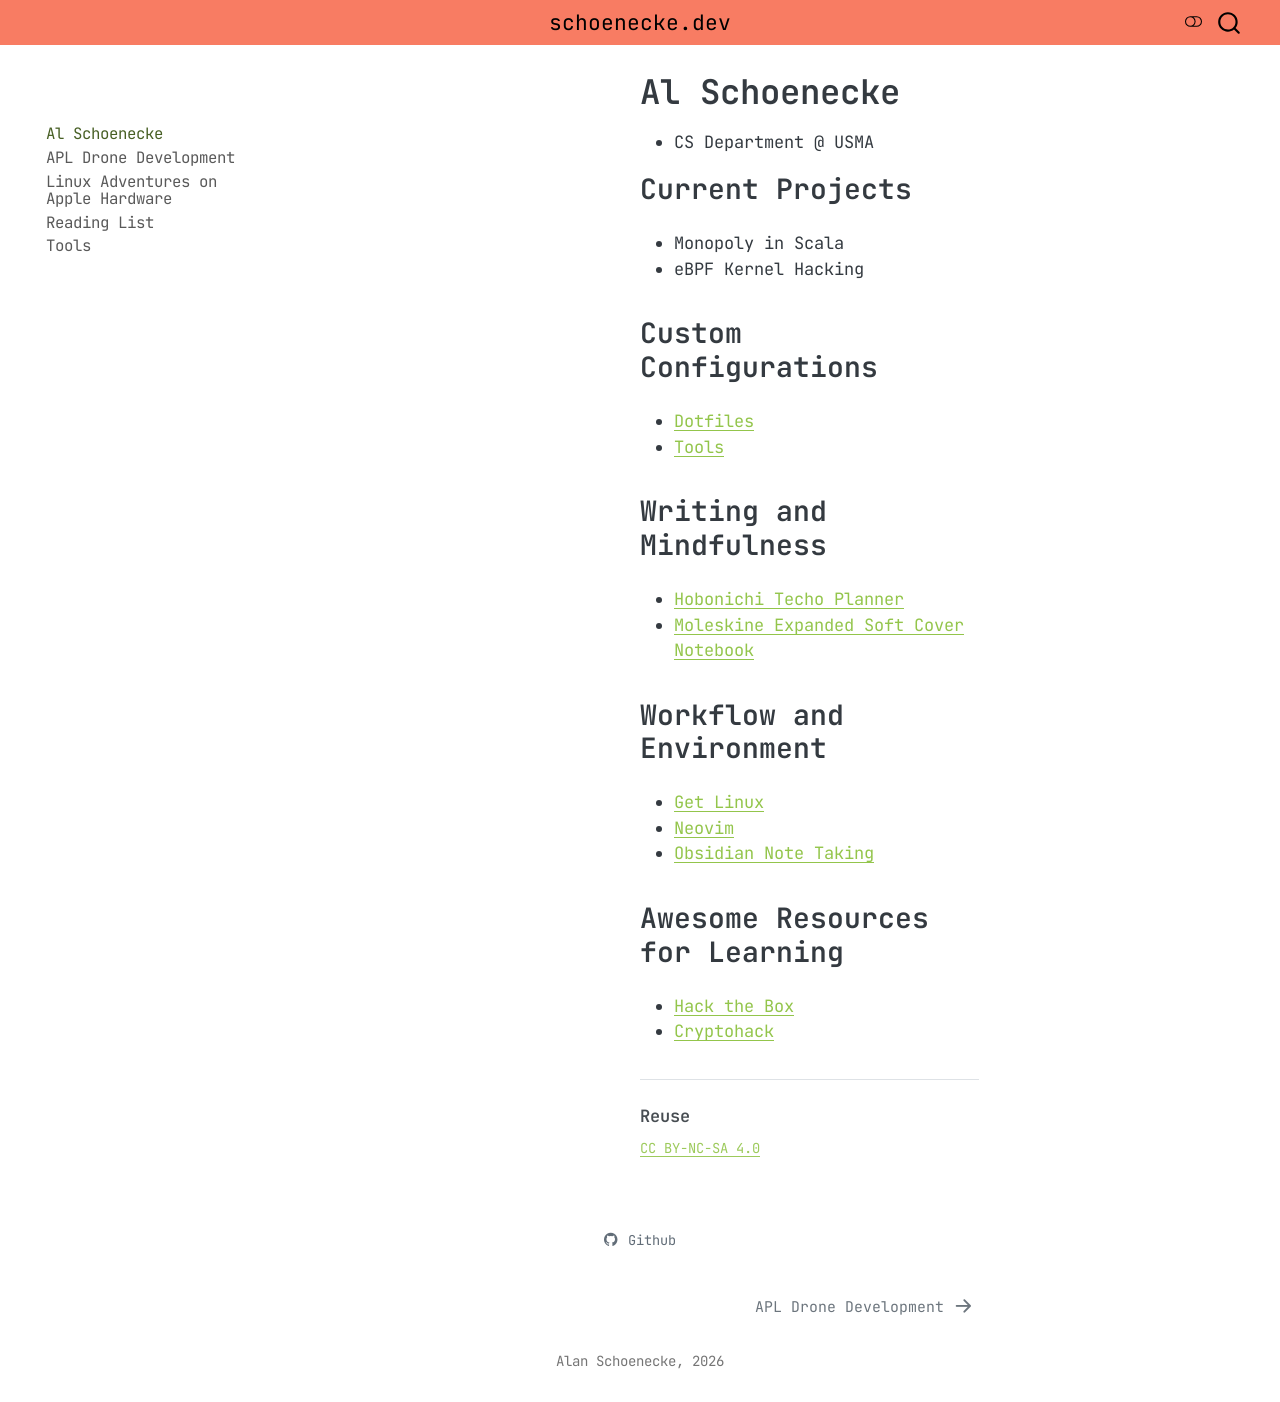
==== commit af76b6fa: "Built site for gh-pages" ====
--- a/index.html
+++ b/index.html
@@ -2,17 +2,23 @@
 <html xmlns="http://www.w3.org/1999/xhtml" lang="en" xml:lang="en"><head>
 
 <meta charset="utf-8">
-<meta name="generator" content="quarto-1.8.27">
+<meta name="generator" content="quarto-1.10.18">
 
 <meta name="viewport" content="width=device-width, initial-scale=1.0, user-scalable=yes">
 
 
 <title>Al Schoenecke – schoenecke.dev</title>
 <style>
-code{white-space: pre-wrap;}
+/* Default styles provided by pandoc.
+** See https://pandoc.org/MANUAL.html#variables-for-html for config info.
+*/
 span.smallcaps{font-variant: small-caps;}
-div.columns{display: flex; gap: min(4vw, 1.5em);}
-div.column{flex: auto; overflow-x: auto;}
+div.columns{display: flex; gap: 1.5em;}
+div.column{flex: auto;}
+@media screen {
+div.columns{gap: min(4vw, 1.5em);}
+div.column{overflow-x: auto;}
+}
 div.hanging-indent{margin-left: 1.5em; text-indent: -1.5em;}
 ul.task-list{list-style: none;}
 ul.task-list li input[type="checkbox"] {
@@ -34,18 +40,17 @@
 <link href=".//images/samurai.svg" rel="icon" type="image/svg+xml">
 <script src="site_libs/quarto-html/quarto.js" type="module"></script>
 <script src="site_libs/quarto-html/tabsets/tabsets.js" type="module"></script>
-<script src="site_libs/quarto-html/axe/axe-check.js" type="module"></script>
 <script src="site_libs/quarto-html/popper.min.js"></script>
 <script src="site_libs/quarto-html/tippy.umd.min.js"></script>
 <link href="site_libs/quarto-html/tippy.css" rel="stylesheet">
-<link href="site_libs/quarto-html/quarto-syntax-highlighting-ed96de9b727972fe78a7b5d16c58bf87.css" rel="stylesheet" class="quarto-color-scheme" id="quarto-text-highlighting-styles">
-<link href="site_libs/quarto-html/quarto-syntax-highlighting-dark-4d9afe2b8d18ee9fa5d0d57b5ed4214d.css" rel="stylesheet" class="quarto-color-scheme quarto-color-alternate" id="quarto-text-highlighting-styles">
-<link href="site_libs/quarto-html/quarto-syntax-highlighting-ed96de9b727972fe78a7b5d16c58bf87.css" rel="stylesheet" class="quarto-color-scheme-extra" id="quarto-text-highlighting-styles">
+<link href="site_libs/quarto-html/quarto-syntax-highlighting-64a204ab8560d761af7679ceaba22944.css" rel="stylesheet" class="quarto-color-scheme" id="quarto-text-highlighting-styles">
+<link href="site_libs/quarto-html/quarto-syntax-highlighting-dark-b85bc7c33db8c58e0ec93c3465666fed.css" rel="stylesheet" class="quarto-color-scheme quarto-color-alternate" id="quarto-text-highlighting-styles">
+<link href="site_libs/quarto-html/quarto-syntax-highlighting-64a204ab8560d761af7679ceaba22944.css" rel="stylesheet" class="quarto-color-scheme-extra" id="quarto-text-highlighting-styles">
 <script src="site_libs/bootstrap/bootstrap.min.js"></script>
 <link href="site_libs/bootstrap/bootstrap-icons.css" rel="stylesheet">
-<link href="site_libs/bootstrap/bootstrap-cd350a63679495fb00812865b89d905b.min.css" rel="stylesheet" append-hash="true" class="quarto-color-scheme" id="quarto-bootstrap" data-mode="light">
-<link href="site_libs/bootstrap/bootstrap-dark-cf14267739ab011b4e6d8080e82309c0.min.css" rel="stylesheet" append-hash="true" class="quarto-color-scheme quarto-color-alternate" id="quarto-bootstrap" data-mode="dark">
-<link href="site_libs/bootstrap/bootstrap-cd350a63679495fb00812865b89d905b.min.css" rel="stylesheet" append-hash="true" class="quarto-color-scheme-extra" id="quarto-bootstrap" data-mode="light">
+<link href="site_libs/bootstrap/bootstrap-08f3d46bb0c0f5914bd516af0d6b4275.min.css" rel="stylesheet" append-hash="true" class="quarto-color-scheme" id="quarto-bootstrap" data-mode="light">
+<link href="site_libs/bootstrap/bootstrap-dark-fa96bf60701cb5bac4e2b5577ed6d064.min.css" rel="stylesheet" append-hash="true" class="quarto-color-scheme quarto-color-alternate" id="quarto-bootstrap" data-mode="dark">
+<link href="site_libs/bootstrap/bootstrap-08f3d46bb0c0f5914bd516af0d6b4275.min.css" rel="stylesheet" append-hash="true" class="quarto-color-scheme-extra" id="quarto-bootstrap" data-mode="light">
 <script id="quarto-search-options" type="application/json">{
   "location": "navbar",
   "copy-button": false,
--- a/site_libs/quarto-html/quarto-syntax-highlighting-64a204ab8560d761af7679ceaba22944.css
+++ b/site_libs/quarto-html/quarto-syntax-highlighting-64a204ab8560d761af7679ceaba22944.css
@@ -0,0 +1,236 @@
+/* quarto syntax highlight colors */
+:root {
+  --quarto-hl-ot-color: #003B4F;
+  --quarto-hl-at-color: #657422;
+  --quarto-hl-ss-color: #20794D;
+  --quarto-hl-an-color: #5E5E5E;
+  --quarto-hl-fu-color: #4758AB;
+  --quarto-hl-st-color: #20794D;
+  --quarto-hl-cf-color: #003B4F;
+  --quarto-hl-op-color: #5E5E5E;
+  --quarto-hl-er-color: #AD0000;
+  --quarto-hl-bn-color: #AD0000;
+  --quarto-hl-al-color: #AD0000;
+  --quarto-hl-va-color: #111111;
+  --quarto-hl-bu-color: inherit;
+  --quarto-hl-ex-color: inherit;
+  --quarto-hl-pp-color: #AD0000;
+  --quarto-hl-in-color: #5E5E5E;
+  --quarto-hl-vs-color: #20794D;
+  --quarto-hl-wa-color: #5E5E5E;
+  --quarto-hl-do-color: #5E5E5E;
+  --quarto-hl-im-color: #00769E;
+  --quarto-hl-ch-color: #20794D;
+  --quarto-hl-dt-color: #AD0000;
+  --quarto-hl-fl-color: #AD0000;
+  --quarto-hl-co-color: #5E5E5E;
+  --quarto-hl-cv-color: #5E5E5E;
+  --quarto-hl-cn-color: #8f5902;
+  --quarto-hl-sc-color: #5E5E5E;
+  --quarto-hl-dv-color: #AD0000;
+  --quarto-hl-kw-color: #003B4F;
+}
+
+/* other quarto variables */
+:root {
+  --quarto-font-monospace: SFMono-Regular, Menlo, Monaco, Consolas, "Liberation Mono", "Courier New", monospace;
+}
+
+/* syntax highlight based on Pandoc's rules */
+pre > code.sourceCode > span {
+  color: #003B4F;
+}
+
+code.sourceCode > span {
+  color: #003B4F;
+}
+
+div.sourceCode,
+div.sourceCode pre.sourceCode {
+  color: #003B4F;
+}
+
+/* Normal */
+code span {
+  color: #003B4F;
+}
+
+/* Alert */
+code span.al {
+  color: #AD0000;
+  font-style: inherit;
+}
+
+/* Annotation */
+code span.an {
+  color: #5E5E5E;
+  font-style: inherit;
+}
+
+/* Attribute */
+code span.at {
+  color: #657422;
+  font-style: inherit;
+}
+
+/* BaseN */
+code span.bn {
+  color: #AD0000;
+  font-style: inherit;
+}
+
+/* BuiltIn */
+code span.bu {
+  font-style: inherit;
+}
+
+/* ControlFlow */
+code span.cf {
+  color: #003B4F;
+  font-weight: bold;
+  font-style: inherit;
+}
+
+/* Char */
+code span.ch {
+  color: #20794D;
+  font-style: inherit;
+}
+
+/* Constant */
+code span.cn {
+  color: #8f5902;
+  font-style: inherit;
+}
+
+/* Comment */
+code span.co {
+  color: #5E5E5E;
+  font-style: inherit;
+}
+
+/* CommentVar */
+code span.cv {
+  color: #5E5E5E;
+  font-style: italic;
+}
+
+/* Documentation */
+code span.do {
+  color: #5E5E5E;
+  font-style: italic;
+}
+
+/* DataType */
+code span.dt {
+  color: #AD0000;
+  font-style: inherit;
+}
+
+/* DecVal */
+code span.dv {
+  color: #AD0000;
+  font-style: inherit;
+}
+
+/* Error */
+code span.er {
+  color: #AD0000;
+  font-style: inherit;
+}
+
+/* Extension */
+code span.ex {
+  font-style: inherit;
+}
+
+/* Float */
+code span.fl {
+  color: #AD0000;
+  font-style: inherit;
+}
+
+/* Function */
+code span.fu {
+  color: #4758AB;
+  font-style: inherit;
+}
+
+/* Import */
+code span.im {
+  color: #00769E;
+  font-style: inherit;
+}
+
+/* Information */
+code span.in {
+  color: #5E5E5E;
+  font-style: inherit;
+}
+
+/* Keyword */
+code span.kw {
+  color: #003B4F;
+  font-weight: bold;
+  font-style: inherit;
+}
+
+/* Operator */
+code span.op {
+  color: #5E5E5E;
+  font-style: inherit;
+}
+
+/* Other */
+code span.ot {
+  color: #003B4F;
+  font-style: inherit;
+}
+
+/* Preprocessor */
+code span.pp {
+  color: #AD0000;
+  font-style: inherit;
+}
+
+/* SpecialChar */
+code span.sc {
+  color: #5E5E5E;
+  font-style: inherit;
+}
+
+/* SpecialString */
+code span.ss {
+  color: #20794D;
+  font-style: inherit;
+}
+
+/* String */
+code span.st {
+  color: #20794D;
+  font-style: inherit;
+}
+
+/* Variable */
+code span.va {
+  color: #111111;
+  font-style: inherit;
+}
+
+/* VerbatimString */
+code span.vs {
+  color: #20794D;
+  font-style: inherit;
+}
+
+/* Warning */
+code span.wa {
+  color: #5E5E5E;
+  font-style: italic;
+}
+
+.prevent-inlining {
+  content: "</";
+}
+
+/*# sourceMappingURL=9d8d5bb603a83b8298b89080a598c93b.css.map */
--- a/site_libs/quarto-html/quarto-syntax-highlighting-dark-b85bc7c33db8c58e0ec93c3465666fed.css
+++ b/site_libs/quarto-html/quarto-syntax-highlighting-dark-b85bc7c33db8c58e0ec93c3465666fed.css
@@ -0,0 +1,219 @@
+/* quarto syntax highlight colors */
+:root {
+  --quarto-hl-al-color: #f07178;
+  --quarto-hl-an-color: #d4d0ab;
+  --quarto-hl-at-color: #00e0e0;
+  --quarto-hl-bn-color: #d4d0ab;
+  --quarto-hl-bu-color: #abe338;
+  --quarto-hl-ch-color: #abe338;
+  --quarto-hl-co-color: #f8f8f2;
+  --quarto-hl-cv-color: #ffd700;
+  --quarto-hl-cn-color: #ffd700;
+  --quarto-hl-cf-color: #ffa07a;
+  --quarto-hl-dt-color: #ffa07a;
+  --quarto-hl-dv-color: #d4d0ab;
+  --quarto-hl-do-color: #f8f8f2;
+  --quarto-hl-er-color: #f07178;
+  --quarto-hl-ex-color: #00e0e0;
+  --quarto-hl-fl-color: #d4d0ab;
+  --quarto-hl-fu-color: #ffa07a;
+  --quarto-hl-im-color: #abe338;
+  --quarto-hl-in-color: #d4d0ab;
+  --quarto-hl-kw-color: #ffa07a;
+  --quarto-hl-op-color: #ffa07a;
+  --quarto-hl-ot-color: #00e0e0;
+  --quarto-hl-pp-color: #dcc6e0;
+  --quarto-hl-re-color: #00e0e0;
+  --quarto-hl-sc-color: #abe338;
+  --quarto-hl-ss-color: #abe338;
+  --quarto-hl-st-color: #abe338;
+  --quarto-hl-va-color: #00e0e0;
+  --quarto-hl-vs-color: #abe338;
+  --quarto-hl-wa-color: #dcc6e0;
+}
+
+/* other quarto variables */
+:root {
+  --quarto-font-monospace: SFMono-Regular, Menlo, Monaco, Consolas, "Liberation Mono", "Courier New", monospace;
+}
+
+/* syntax highlight based on Pandoc's rules */
+pre > code.sourceCode > span {
+  color: #f8f8f2;
+}
+
+code.sourceCode > span {
+  color: #f8f8f2;
+}
+
+div.sourceCode,
+div.sourceCode pre.sourceCode {
+  color: #f8f8f2;
+}
+
+/* Normal */
+code span {
+  color: #f8f8f2;
+}
+
+/* Alert */
+code span.al {
+  color: #f07178;
+}
+
+/* Annotation */
+code span.an {
+  color: #d4d0ab;
+}
+
+/* Attribute */
+code span.at {
+  color: #00e0e0;
+}
+
+/* BaseN */
+code span.bn {
+  color: #d4d0ab;
+}
+
+/* BuiltIn */
+code span.bu {
+  color: #abe338;
+}
+
+/* ControlFlow */
+code span.cf {
+  font-weight: bold;
+  color: #ffa07a;
+}
+
+/* Char */
+code span.ch {
+  color: #abe338;
+}
+
+/* Constant */
+code span.cn {
+  color: #ffd700;
+}
+
+/* Comment */
+code span.co {
+  font-style: italic;
+  color: #f8f8f2;
+}
+
+/* CommentVar */
+code span.cv {
+  color: #ffd700;
+}
+
+/* Documentation */
+code span.do {
+  color: #f8f8f2;
+}
+
+/* DataType */
+code span.dt {
+  color: #ffa07a;
+}
+
+/* DecVal */
+code span.dv {
+  color: #d4d0ab;
+}
+
+/* Error */
+code span.er {
+  color: #f07178;
+  text-decoration: underline;
+}
+
+/* Extension */
+code span.ex {
+  font-weight: bold;
+  color: #00e0e0;
+}
+
+/* Float */
+code span.fl {
+  color: #d4d0ab;
+}
+
+/* Function */
+code span.fu {
+  color: #ffa07a;
+}
+
+/* Import */
+code span.im {
+  color: #abe338;
+}
+
+/* Information */
+code span.in {
+  color: #d4d0ab;
+}
+
+/* Keyword */
+code span.kw {
+  font-weight: bold;
+  color: #ffa07a;
+}
+
+/* Operator */
+code span.op {
+  color: #ffa07a;
+}
+
+/* Other */
+code span.ot {
+  color: #00e0e0;
+}
+
+/* Preprocessor */
+code span.pp {
+  color: #dcc6e0;
+}
+
+/* RegionMarker */
+code span.re {
+  background-color: #f8f8f2;
+  color: #00e0e0;
+}
+
+/* SpecialChar */
+code span.sc {
+  color: #abe338;
+}
+
+/* SpecialString */
+code span.ss {
+  color: #abe338;
+}
+
+/* String */
+code span.st {
+  color: #abe338;
+}
+
+/* Variable */
+code span.va {
+  color: #00e0e0;
+}
+
+/* VerbatimString */
+code span.vs {
+  color: #abe338;
+}
+
+/* Warning */
+code span.wa {
+  color: #dcc6e0;
+}
+
+.prevent-inlining {
+  content: "</";
+}
+
+/*# sourceMappingURL=4ed8f1090dec6531da29ab00902aa718.css.map */
--- a/site_libs/quarto-html/quarto-syntax-highlighting-64a204ab8560d761af7679ceaba22944.css
+++ b/site_libs/quarto-html/quarto-syntax-highlighting-64a204ab8560d761af7679ceaba22944.css
@@ -0,0 +1,236 @@
+/* quarto syntax highlight colors */
+:root {
+  --quarto-hl-ot-color: #003B4F;
+  --quarto-hl-at-color: #657422;
+  --quarto-hl-ss-color: #20794D;
+  --quarto-hl-an-color: #5E5E5E;
+  --quarto-hl-fu-color: #4758AB;
+  --quarto-hl-st-color: #20794D;
+  --quarto-hl-cf-color: #003B4F;
+  --quarto-hl-op-color: #5E5E5E;
+  --quarto-hl-er-color: #AD0000;
+  --quarto-hl-bn-color: #AD0000;
+  --quarto-hl-al-color: #AD0000;
+  --quarto-hl-va-color: #111111;
+  --quarto-hl-bu-color: inherit;
+  --quarto-hl-ex-color: inherit;
+  --quarto-hl-pp-color: #AD0000;
+  --quarto-hl-in-color: #5E5E5E;
+  --quarto-hl-vs-color: #20794D;
+  --quarto-hl-wa-color: #5E5E5E;
+  --quarto-hl-do-color: #5E5E5E;
+  --quarto-hl-im-color: #00769E;
+  --quarto-hl-ch-color: #20794D;
+  --quarto-hl-dt-color: #AD0000;
+  --quarto-hl-fl-color: #AD0000;
+  --quarto-hl-co-color: #5E5E5E;
+  --quarto-hl-cv-color: #5E5E5E;
+  --quarto-hl-cn-color: #8f5902;
+  --quarto-hl-sc-color: #5E5E5E;
+  --quarto-hl-dv-color: #AD0000;
+  --quarto-hl-kw-color: #003B4F;
+}
+
+/* other quarto variables */
+:root {
+  --quarto-font-monospace: SFMono-Regular, Menlo, Monaco, Consolas, "Liberation Mono", "Courier New", monospace;
+}
+
+/* syntax highlight based on Pandoc's rules */
+pre > code.sourceCode > span {
+  color: #003B4F;
+}
+
+code.sourceCode > span {
+  color: #003B4F;
+}
+
+div.sourceCode,
+div.sourceCode pre.sourceCode {
+  color: #003B4F;
+}
+
+/* Normal */
+code span {
+  color: #003B4F;
+}
+
+/* Alert */
+code span.al {
+  color: #AD0000;
+  font-style: inherit;
+}
+
+/* Annotation */
+code span.an {
+  color: #5E5E5E;
+  font-style: inherit;
+}
+
+/* Attribute */
+code span.at {
+  color: #657422;
+  font-style: inherit;
+}
+
+/* BaseN */
+code span.bn {
+  color: #AD0000;
+  font-style: inherit;
+}
+
+/* BuiltIn */
+code span.bu {
+  font-style: inherit;
+}
+
+/* ControlFlow */
+code span.cf {
+  color: #003B4F;
+  font-weight: bold;
+  font-style: inherit;
+}
+
+/* Char */
+code span.ch {
+  color: #20794D;
+  font-style: inherit;
+}
+
+/* Constant */
+code span.cn {
+  color: #8f5902;
+  font-style: inherit;
+}
+
+/* Comment */
+code span.co {
+  color: #5E5E5E;
+  font-style: inherit;
+}
+
+/* CommentVar */
+code span.cv {
+  color: #5E5E5E;
+  font-style: italic;
+}
+
+/* Documentation */
+code span.do {
+  color: #5E5E5E;
+  font-style: italic;
+}
+
+/* DataType */
+code span.dt {
+  color: #AD0000;
+  font-style: inherit;
+}
+
+/* DecVal */
+code span.dv {
+  color: #AD0000;
+  font-style: inherit;
+}
+
+/* Error */
+code span.er {
+  color: #AD0000;
+  font-style: inherit;
+}
+
+/* Extension */
+code span.ex {
+  font-style: inherit;
+}
+
+/* Float */
+code span.fl {
+  color: #AD0000;
+  font-style: inherit;
+}
+
+/* Function */
+code span.fu {
+  color: #4758AB;
+  font-style: inherit;
+}
+
+/* Import */
+code span.im {
+  color: #00769E;
+  font-style: inherit;
+}
+
+/* Information */
+code span.in {
+  color: #5E5E5E;
+  font-style: inherit;
+}
+
+/* Keyword */
+code span.kw {
+  color: #003B4F;
+  font-weight: bold;
+  font-style: inherit;
+}
+
+/* Operator */
+code span.op {
+  color: #5E5E5E;
+  font-style: inherit;
+}
+
+/* Other */
+code span.ot {
+  color: #003B4F;
+  font-style: inherit;
+}
+
+/* Preprocessor */
+code span.pp {
+  color: #AD0000;
+  font-style: inherit;
+}
+
+/* SpecialChar */
+code span.sc {
+  color: #5E5E5E;
+  font-style: inherit;
+}
+
+/* SpecialString */
+code span.ss {
+  color: #20794D;
+  font-style: inherit;
+}
+
+/* String */
+code span.st {
+  color: #20794D;
+  font-style: inherit;
+}
+
+/* Variable */
+code span.va {
+  color: #111111;
+  font-style: inherit;
+}
+
+/* VerbatimString */
+code span.vs {
+  color: #20794D;
+  font-style: inherit;
+}
+
+/* Warning */
+code span.wa {
+  color: #5E5E5E;
+  font-style: italic;
+}
+
+.prevent-inlining {
+  content: "</";
+}
+
+/*# sourceMappingURL=9d8d5bb603a83b8298b89080a598c93b.css.map */
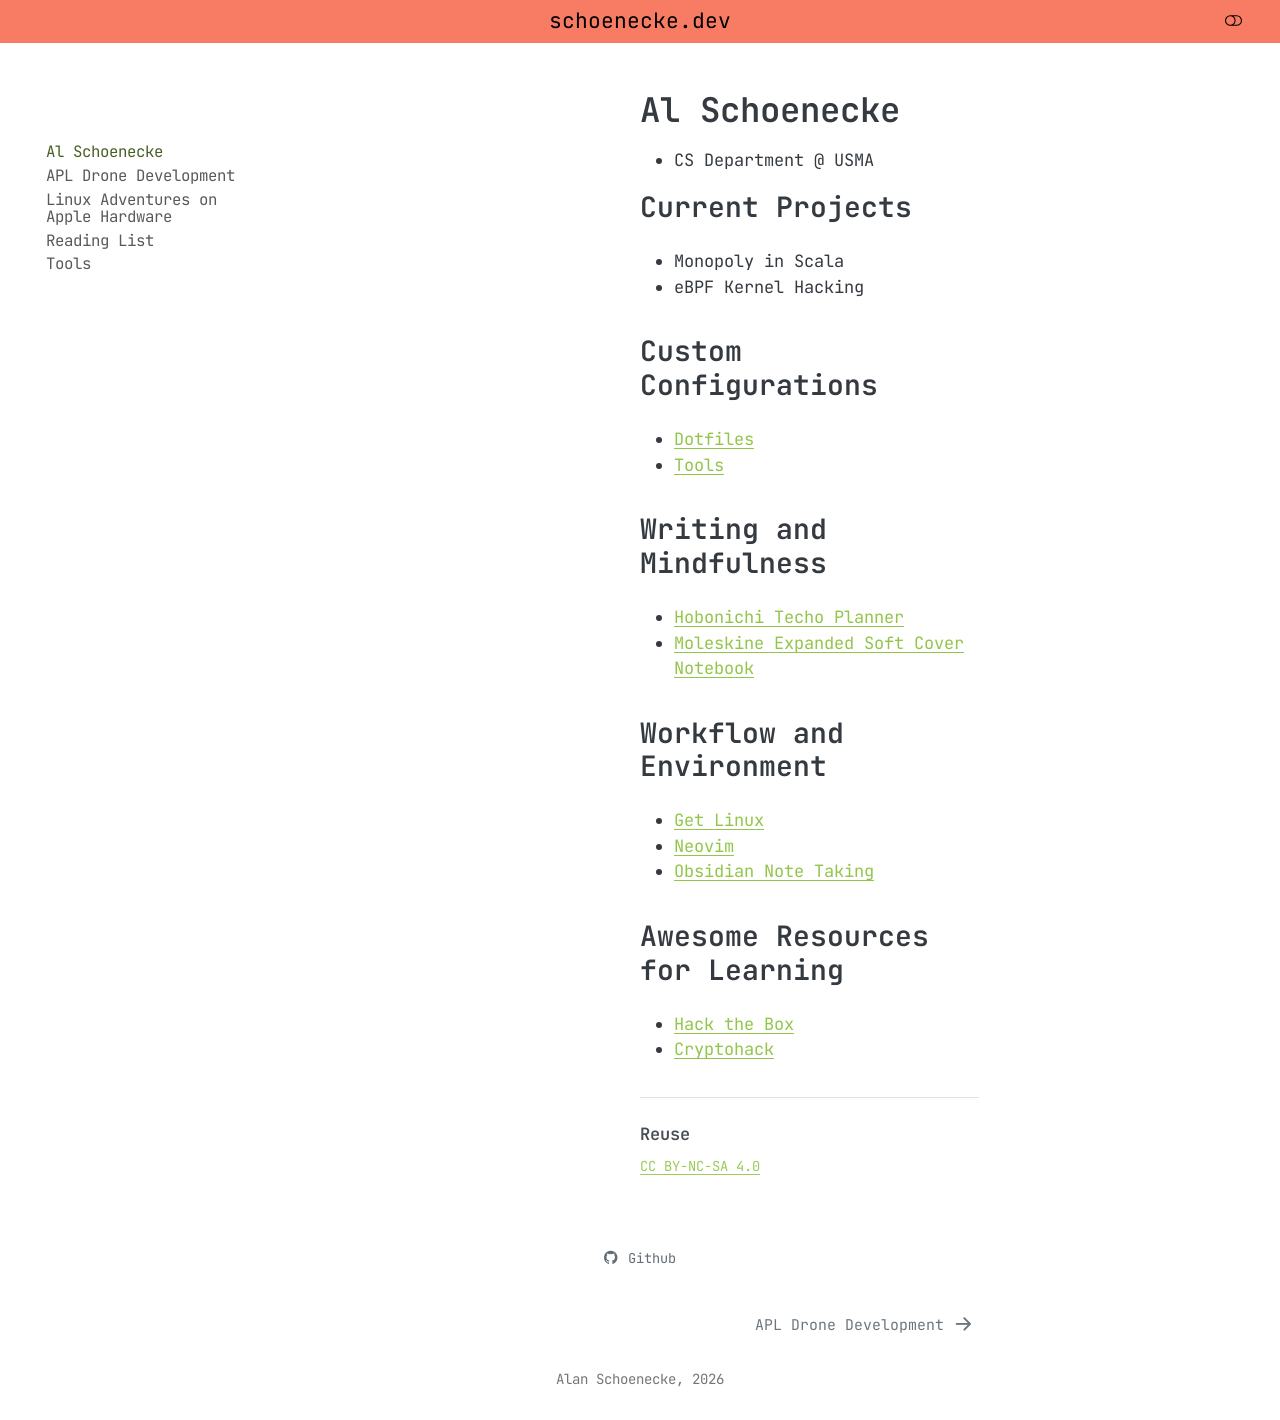
==== commit 9743cf9f: "Built site for gh-pages" ====
--- a/index.html
+++ b/index.html
@@ -2,23 +2,17 @@
 <html xmlns="http://www.w3.org/1999/xhtml" lang="en" xml:lang="en"><head>
 
 <meta charset="utf-8">
-<meta name="generator" content="quarto-1.10.18">
+<meta name="generator" content="quarto-1.8.27">
 
 <meta name="viewport" content="width=device-width, initial-scale=1.0, user-scalable=yes">
 
 
 <title>Al Schoenecke – schoenecke.dev</title>
 <style>
-/* Default styles provided by pandoc.
-** See https://pandoc.org/MANUAL.html#variables-for-html for config info.
-*/
+code{white-space: pre-wrap;}
 span.smallcaps{font-variant: small-caps;}
-div.columns{display: flex; gap: 1.5em;}
-div.column{flex: auto;}
-@media screen {
-div.columns{gap: min(4vw, 1.5em);}
-div.column{overflow-x: auto;}
-}
+div.columns{display: flex; gap: min(4vw, 1.5em);}
+div.column{flex: auto; overflow-x: auto;}
 div.hanging-indent{margin-left: 1.5em; text-indent: -1.5em;}
 ul.task-list{list-style: none;}
 ul.task-list li input[type="checkbox"] {
@@ -40,17 +34,18 @@
 <link href=".//images/samurai.svg" rel="icon" type="image/svg+xml">
 <script src="site_libs/quarto-html/quarto.js" type="module"></script>
 <script src="site_libs/quarto-html/tabsets/tabsets.js" type="module"></script>
+<script src="site_libs/quarto-html/axe/axe-check.js" type="module"></script>
 <script src="site_libs/quarto-html/popper.min.js"></script>
 <script src="site_libs/quarto-html/tippy.umd.min.js"></script>
 <link href="site_libs/quarto-html/tippy.css" rel="stylesheet">
-<link href="site_libs/quarto-html/quarto-syntax-highlighting-64a204ab8560d761af7679ceaba22944.css" rel="stylesheet" class="quarto-color-scheme" id="quarto-text-highlighting-styles">
-<link href="site_libs/quarto-html/quarto-syntax-highlighting-dark-b85bc7c33db8c58e0ec93c3465666fed.css" rel="stylesheet" class="quarto-color-scheme quarto-color-alternate" id="quarto-text-highlighting-styles">
-<link href="site_libs/quarto-html/quarto-syntax-highlighting-64a204ab8560d761af7679ceaba22944.css" rel="stylesheet" class="quarto-color-scheme-extra" id="quarto-text-highlighting-styles">
+<link href="site_libs/quarto-html/quarto-syntax-highlighting-ed96de9b727972fe78a7b5d16c58bf87.css" rel="stylesheet" class="quarto-color-scheme" id="quarto-text-highlighting-styles">
+<link href="site_libs/quarto-html/quarto-syntax-highlighting-dark-4d9afe2b8d18ee9fa5d0d57b5ed4214d.css" rel="stylesheet" class="quarto-color-scheme quarto-color-alternate" id="quarto-text-highlighting-styles">
+<link href="site_libs/quarto-html/quarto-syntax-highlighting-ed96de9b727972fe78a7b5d16c58bf87.css" rel="stylesheet" class="quarto-color-scheme-extra" id="quarto-text-highlighting-styles">
 <script src="site_libs/bootstrap/bootstrap.min.js"></script>
 <link href="site_libs/bootstrap/bootstrap-icons.css" rel="stylesheet">
-<link href="site_libs/bootstrap/bootstrap-08f3d46bb0c0f5914bd516af0d6b4275.min.css" rel="stylesheet" append-hash="true" class="quarto-color-scheme" id="quarto-bootstrap" data-mode="light">
-<link href="site_libs/bootstrap/bootstrap-dark-fa96bf60701cb5bac4e2b5577ed6d064.min.css" rel="stylesheet" append-hash="true" class="quarto-color-scheme quarto-color-alternate" id="quarto-bootstrap" data-mode="dark">
-<link href="site_libs/bootstrap/bootstrap-08f3d46bb0c0f5914bd516af0d6b4275.min.css" rel="stylesheet" append-hash="true" class="quarto-color-scheme-extra" id="quarto-bootstrap" data-mode="light">
+<link href="site_libs/bootstrap/bootstrap-cd350a63679495fb00812865b89d905b.min.css" rel="stylesheet" append-hash="true" class="quarto-color-scheme" id="quarto-bootstrap" data-mode="light">
+<link href="site_libs/bootstrap/bootstrap-dark-cf14267739ab011b4e6d8080e82309c0.min.css" rel="stylesheet" append-hash="true" class="quarto-color-scheme quarto-color-alternate" id="quarto-bootstrap" data-mode="dark">
+<link href="site_libs/bootstrap/bootstrap-cd350a63679495fb00812865b89d905b.min.css" rel="stylesheet" append-hash="true" class="quarto-color-scheme-extra" id="quarto-bootstrap" data-mode="light">
 <script id="quarto-search-options" type="application/json">{
   "location": "navbar",
   "copy-button": false,
--- a/site_libs/quarto-html/quarto-syntax-highlighting-ed96de9b727972fe78a7b5d16c58bf87.css
+++ b/site_libs/quarto-html/quarto-syntax-highlighting-ed96de9b727972fe78a7b5d16c58bf87.css
@@ -0,0 +1,236 @@
+/* quarto syntax highlight colors */
+:root {
+  --quarto-hl-ot-color: #003B4F;
+  --quarto-hl-at-color: #657422;
+  --quarto-hl-ss-color: #20794D;
+  --quarto-hl-an-color: #5E5E5E;
+  --quarto-hl-fu-color: #4758AB;
+  --quarto-hl-st-color: #20794D;
+  --quarto-hl-cf-color: #003B4F;
+  --quarto-hl-op-color: #5E5E5E;
+  --quarto-hl-er-color: #AD0000;
+  --quarto-hl-bn-color: #AD0000;
+  --quarto-hl-al-color: #AD0000;
+  --quarto-hl-va-color: #111111;
+  --quarto-hl-bu-color: inherit;
+  --quarto-hl-ex-color: inherit;
+  --quarto-hl-pp-color: #AD0000;
+  --quarto-hl-in-color: #5E5E5E;
+  --quarto-hl-vs-color: #20794D;
+  --quarto-hl-wa-color: #5E5E5E;
+  --quarto-hl-do-color: #5E5E5E;
+  --quarto-hl-im-color: #00769E;
+  --quarto-hl-ch-color: #20794D;
+  --quarto-hl-dt-color: #AD0000;
+  --quarto-hl-fl-color: #AD0000;
+  --quarto-hl-co-color: #5E5E5E;
+  --quarto-hl-cv-color: #5E5E5E;
+  --quarto-hl-cn-color: #8f5902;
+  --quarto-hl-sc-color: #5E5E5E;
+  --quarto-hl-dv-color: #AD0000;
+  --quarto-hl-kw-color: #003B4F;
+}
+
+/* other quarto variables */
+:root {
+  --quarto-font-monospace: SFMono-Regular, Menlo, Monaco, Consolas, "Liberation Mono", "Courier New", monospace;
+}
+
+/* syntax highlight based on Pandoc's rules */
+pre > code.sourceCode > span {
+  color: #003B4F;
+}
+
+code.sourceCode > span {
+  color: #003B4F;
+}
+
+div.sourceCode,
+div.sourceCode pre.sourceCode {
+  color: #003B4F;
+}
+
+/* Normal */
+code span {
+  color: #003B4F;
+}
+
+/* Alert */
+code span.al {
+  color: #AD0000;
+  font-style: inherit;
+}
+
+/* Annotation */
+code span.an {
+  color: #5E5E5E;
+  font-style: inherit;
+}
+
+/* Attribute */
+code span.at {
+  color: #657422;
+  font-style: inherit;
+}
+
+/* BaseN */
+code span.bn {
+  color: #AD0000;
+  font-style: inherit;
+}
+
+/* BuiltIn */
+code span.bu {
+  font-style: inherit;
+}
+
+/* ControlFlow */
+code span.cf {
+  color: #003B4F;
+  font-weight: bold;
+  font-style: inherit;
+}
+
+/* Char */
+code span.ch {
+  color: #20794D;
+  font-style: inherit;
+}
+
+/* Constant */
+code span.cn {
+  color: #8f5902;
+  font-style: inherit;
+}
+
+/* Comment */
+code span.co {
+  color: #5E5E5E;
+  font-style: inherit;
+}
+
+/* CommentVar */
+code span.cv {
+  color: #5E5E5E;
+  font-style: italic;
+}
+
+/* Documentation */
+code span.do {
+  color: #5E5E5E;
+  font-style: italic;
+}
+
+/* DataType */
+code span.dt {
+  color: #AD0000;
+  font-style: inherit;
+}
+
+/* DecVal */
+code span.dv {
+  color: #AD0000;
+  font-style: inherit;
+}
+
+/* Error */
+code span.er {
+  color: #AD0000;
+  font-style: inherit;
+}
+
+/* Extension */
+code span.ex {
+  font-style: inherit;
+}
+
+/* Float */
+code span.fl {
+  color: #AD0000;
+  font-style: inherit;
+}
+
+/* Function */
+code span.fu {
+  color: #4758AB;
+  font-style: inherit;
+}
+
+/* Import */
+code span.im {
+  color: #00769E;
+  font-style: inherit;
+}
+
+/* Information */
+code span.in {
+  color: #5E5E5E;
+  font-style: inherit;
+}
+
+/* Keyword */
+code span.kw {
+  color: #003B4F;
+  font-weight: bold;
+  font-style: inherit;
+}
+
+/* Operator */
+code span.op {
+  color: #5E5E5E;
+  font-style: inherit;
+}
+
+/* Other */
+code span.ot {
+  color: #003B4F;
+  font-style: inherit;
+}
+
+/* Preprocessor */
+code span.pp {
+  color: #AD0000;
+  font-style: inherit;
+}
+
+/* SpecialChar */
+code span.sc {
+  color: #5E5E5E;
+  font-style: inherit;
+}
+
+/* SpecialString */
+code span.ss {
+  color: #20794D;
+  font-style: inherit;
+}
+
+/* String */
+code span.st {
+  color: #20794D;
+  font-style: inherit;
+}
+
+/* Variable */
+code span.va {
+  color: #111111;
+  font-style: inherit;
+}
+
+/* VerbatimString */
+code span.vs {
+  color: #20794D;
+  font-style: inherit;
+}
+
+/* Warning */
+code span.wa {
+  color: #5E5E5E;
+  font-style: italic;
+}
+
+.prevent-inlining {
+  content: "</";
+}
+
+/*# sourceMappingURL=0920dd6d7437995b8cdf7429764427b1.css.map */
--- a/site_libs/quarto-html/quarto-syntax-highlighting-dark-4d9afe2b8d18ee9fa5d0d57b5ed4214d.css
+++ b/site_libs/quarto-html/quarto-syntax-highlighting-dark-4d9afe2b8d18ee9fa5d0d57b5ed4214d.css
@@ -0,0 +1,219 @@
+/* quarto syntax highlight colors */
+:root {
+  --quarto-hl-al-color: #f07178;
+  --quarto-hl-an-color: #d4d0ab;
+  --quarto-hl-at-color: #00e0e0;
+  --quarto-hl-bn-color: #d4d0ab;
+  --quarto-hl-bu-color: #abe338;
+  --quarto-hl-ch-color: #abe338;
+  --quarto-hl-co-color: #f8f8f2;
+  --quarto-hl-cv-color: #ffd700;
+  --quarto-hl-cn-color: #ffd700;
+  --quarto-hl-cf-color: #ffa07a;
+  --quarto-hl-dt-color: #ffa07a;
+  --quarto-hl-dv-color: #d4d0ab;
+  --quarto-hl-do-color: #f8f8f2;
+  --quarto-hl-er-color: #f07178;
+  --quarto-hl-ex-color: #00e0e0;
+  --quarto-hl-fl-color: #d4d0ab;
+  --quarto-hl-fu-color: #ffa07a;
+  --quarto-hl-im-color: #abe338;
+  --quarto-hl-in-color: #d4d0ab;
+  --quarto-hl-kw-color: #ffa07a;
+  --quarto-hl-op-color: #ffa07a;
+  --quarto-hl-ot-color: #00e0e0;
+  --quarto-hl-pp-color: #dcc6e0;
+  --quarto-hl-re-color: #00e0e0;
+  --quarto-hl-sc-color: #abe338;
+  --quarto-hl-ss-color: #abe338;
+  --quarto-hl-st-color: #abe338;
+  --quarto-hl-va-color: #00e0e0;
+  --quarto-hl-vs-color: #abe338;
+  --quarto-hl-wa-color: #dcc6e0;
+}
+
+/* other quarto variables */
+:root {
+  --quarto-font-monospace: SFMono-Regular, Menlo, Monaco, Consolas, "Liberation Mono", "Courier New", monospace;
+}
+
+/* syntax highlight based on Pandoc's rules */
+pre > code.sourceCode > span {
+  color: #f8f8f2;
+}
+
+code.sourceCode > span {
+  color: #f8f8f2;
+}
+
+div.sourceCode,
+div.sourceCode pre.sourceCode {
+  color: #f8f8f2;
+}
+
+/* Normal */
+code span {
+  color: #f8f8f2;
+}
+
+/* Alert */
+code span.al {
+  color: #f07178;
+}
+
+/* Annotation */
+code span.an {
+  color: #d4d0ab;
+}
+
+/* Attribute */
+code span.at {
+  color: #00e0e0;
+}
+
+/* BaseN */
+code span.bn {
+  color: #d4d0ab;
+}
+
+/* BuiltIn */
+code span.bu {
+  color: #abe338;
+}
+
+/* ControlFlow */
+code span.cf {
+  font-weight: bold;
+  color: #ffa07a;
+}
+
+/* Char */
+code span.ch {
+  color: #abe338;
+}
+
+/* Constant */
+code span.cn {
+  color: #ffd700;
+}
+
+/* Comment */
+code span.co {
+  font-style: italic;
+  color: #f8f8f2;
+}
+
+/* CommentVar */
+code span.cv {
+  color: #ffd700;
+}
+
+/* Documentation */
+code span.do {
+  color: #f8f8f2;
+}
+
+/* DataType */
+code span.dt {
+  color: #ffa07a;
+}
+
+/* DecVal */
+code span.dv {
+  color: #d4d0ab;
+}
+
+/* Error */
+code span.er {
+  color: #f07178;
+  text-decoration: underline;
+}
+
+/* Extension */
+code span.ex {
+  font-weight: bold;
+  color: #00e0e0;
+}
+
+/* Float */
+code span.fl {
+  color: #d4d0ab;
+}
+
+/* Function */
+code span.fu {
+  color: #ffa07a;
+}
+
+/* Import */
+code span.im {
+  color: #abe338;
+}
+
+/* Information */
+code span.in {
+  color: #d4d0ab;
+}
+
+/* Keyword */
+code span.kw {
+  font-weight: bold;
+  color: #ffa07a;
+}
+
+/* Operator */
+code span.op {
+  color: #ffa07a;
+}
+
+/* Other */
+code span.ot {
+  color: #00e0e0;
+}
+
+/* Preprocessor */
+code span.pp {
+  color: #dcc6e0;
+}
+
+/* RegionMarker */
+code span.re {
+  background-color: #f8f8f2;
+  color: #00e0e0;
+}
+
+/* SpecialChar */
+code span.sc {
+  color: #abe338;
+}
+
+/* SpecialString */
+code span.ss {
+  color: #abe338;
+}
+
+/* String */
+code span.st {
+  color: #abe338;
+}
+
+/* Variable */
+code span.va {
+  color: #00e0e0;
+}
+
+/* VerbatimString */
+code span.vs {
+  color: #abe338;
+}
+
+/* Warning */
+code span.wa {
+  color: #dcc6e0;
+}
+
+.prevent-inlining {
+  content: "</";
+}
+
+/*# sourceMappingURL=86edf53ecdff796acf02dbceed379426.css.map */
--- a/site_libs/quarto-html/quarto-syntax-highlighting-ed96de9b727972fe78a7b5d16c58bf87.css
+++ b/site_libs/quarto-html/quarto-syntax-highlighting-ed96de9b727972fe78a7b5d16c58bf87.css
@@ -0,0 +1,236 @@
+/* quarto syntax highlight colors */
+:root {
+  --quarto-hl-ot-color: #003B4F;
+  --quarto-hl-at-color: #657422;
+  --quarto-hl-ss-color: #20794D;
+  --quarto-hl-an-color: #5E5E5E;
+  --quarto-hl-fu-color: #4758AB;
+  --quarto-hl-st-color: #20794D;
+  --quarto-hl-cf-color: #003B4F;
+  --quarto-hl-op-color: #5E5E5E;
+  --quarto-hl-er-color: #AD0000;
+  --quarto-hl-bn-color: #AD0000;
+  --quarto-hl-al-color: #AD0000;
+  --quarto-hl-va-color: #111111;
+  --quarto-hl-bu-color: inherit;
+  --quarto-hl-ex-color: inherit;
+  --quarto-hl-pp-color: #AD0000;
+  --quarto-hl-in-color: #5E5E5E;
+  --quarto-hl-vs-color: #20794D;
+  --quarto-hl-wa-color: #5E5E5E;
+  --quarto-hl-do-color: #5E5E5E;
+  --quarto-hl-im-color: #00769E;
+  --quarto-hl-ch-color: #20794D;
+  --quarto-hl-dt-color: #AD0000;
+  --quarto-hl-fl-color: #AD0000;
+  --quarto-hl-co-color: #5E5E5E;
+  --quarto-hl-cv-color: #5E5E5E;
+  --quarto-hl-cn-color: #8f5902;
+  --quarto-hl-sc-color: #5E5E5E;
+  --quarto-hl-dv-color: #AD0000;
+  --quarto-hl-kw-color: #003B4F;
+}
+
+/* other quarto variables */
+:root {
+  --quarto-font-monospace: SFMono-Regular, Menlo, Monaco, Consolas, "Liberation Mono", "Courier New", monospace;
+}
+
+/* syntax highlight based on Pandoc's rules */
+pre > code.sourceCode > span {
+  color: #003B4F;
+}
+
+code.sourceCode > span {
+  color: #003B4F;
+}
+
+div.sourceCode,
+div.sourceCode pre.sourceCode {
+  color: #003B4F;
+}
+
+/* Normal */
+code span {
+  color: #003B4F;
+}
+
+/* Alert */
+code span.al {
+  color: #AD0000;
+  font-style: inherit;
+}
+
+/* Annotation */
+code span.an {
+  color: #5E5E5E;
+  font-style: inherit;
+}
+
+/* Attribute */
+code span.at {
+  color: #657422;
+  font-style: inherit;
+}
+
+/* BaseN */
+code span.bn {
+  color: #AD0000;
+  font-style: inherit;
+}
+
+/* BuiltIn */
+code span.bu {
+  font-style: inherit;
+}
+
+/* ControlFlow */
+code span.cf {
+  color: #003B4F;
+  font-weight: bold;
+  font-style: inherit;
+}
+
+/* Char */
+code span.ch {
+  color: #20794D;
+  font-style: inherit;
+}
+
+/* Constant */
+code span.cn {
+  color: #8f5902;
+  font-style: inherit;
+}
+
+/* Comment */
+code span.co {
+  color: #5E5E5E;
+  font-style: inherit;
+}
+
+/* CommentVar */
+code span.cv {
+  color: #5E5E5E;
+  font-style: italic;
+}
+
+/* Documentation */
+code span.do {
+  color: #5E5E5E;
+  font-style: italic;
+}
+
+/* DataType */
+code span.dt {
+  color: #AD0000;
+  font-style: inherit;
+}
+
+/* DecVal */
+code span.dv {
+  color: #AD0000;
+  font-style: inherit;
+}
+
+/* Error */
+code span.er {
+  color: #AD0000;
+  font-style: inherit;
+}
+
+/* Extension */
+code span.ex {
+  font-style: inherit;
+}
+
+/* Float */
+code span.fl {
+  color: #AD0000;
+  font-style: inherit;
+}
+
+/* Function */
+code span.fu {
+  color: #4758AB;
+  font-style: inherit;
+}
+
+/* Import */
+code span.im {
+  color: #00769E;
+  font-style: inherit;
+}
+
+/* Information */
+code span.in {
+  color: #5E5E5E;
+  font-style: inherit;
+}
+
+/* Keyword */
+code span.kw {
+  color: #003B4F;
+  font-weight: bold;
+  font-style: inherit;
+}
+
+/* Operator */
+code span.op {
+  color: #5E5E5E;
+  font-style: inherit;
+}
+
+/* Other */
+code span.ot {
+  color: #003B4F;
+  font-style: inherit;
+}
+
+/* Preprocessor */
+code span.pp {
+  color: #AD0000;
+  font-style: inherit;
+}
+
+/* SpecialChar */
+code span.sc {
+  color: #5E5E5E;
+  font-style: inherit;
+}
+
+/* SpecialString */
+code span.ss {
+  color: #20794D;
+  font-style: inherit;
+}
+
+/* String */
+code span.st {
+  color: #20794D;
+  font-style: inherit;
+}
+
+/* Variable */
+code span.va {
+  color: #111111;
+  font-style: inherit;
+}
+
+/* VerbatimString */
+code span.vs {
+  color: #20794D;
+  font-style: inherit;
+}
+
+/* Warning */
+code span.wa {
+  color: #5E5E5E;
+  font-style: italic;
+}
+
+.prevent-inlining {
+  content: "</";
+}
+
+/*# sourceMappingURL=0920dd6d7437995b8cdf7429764427b1.css.map */
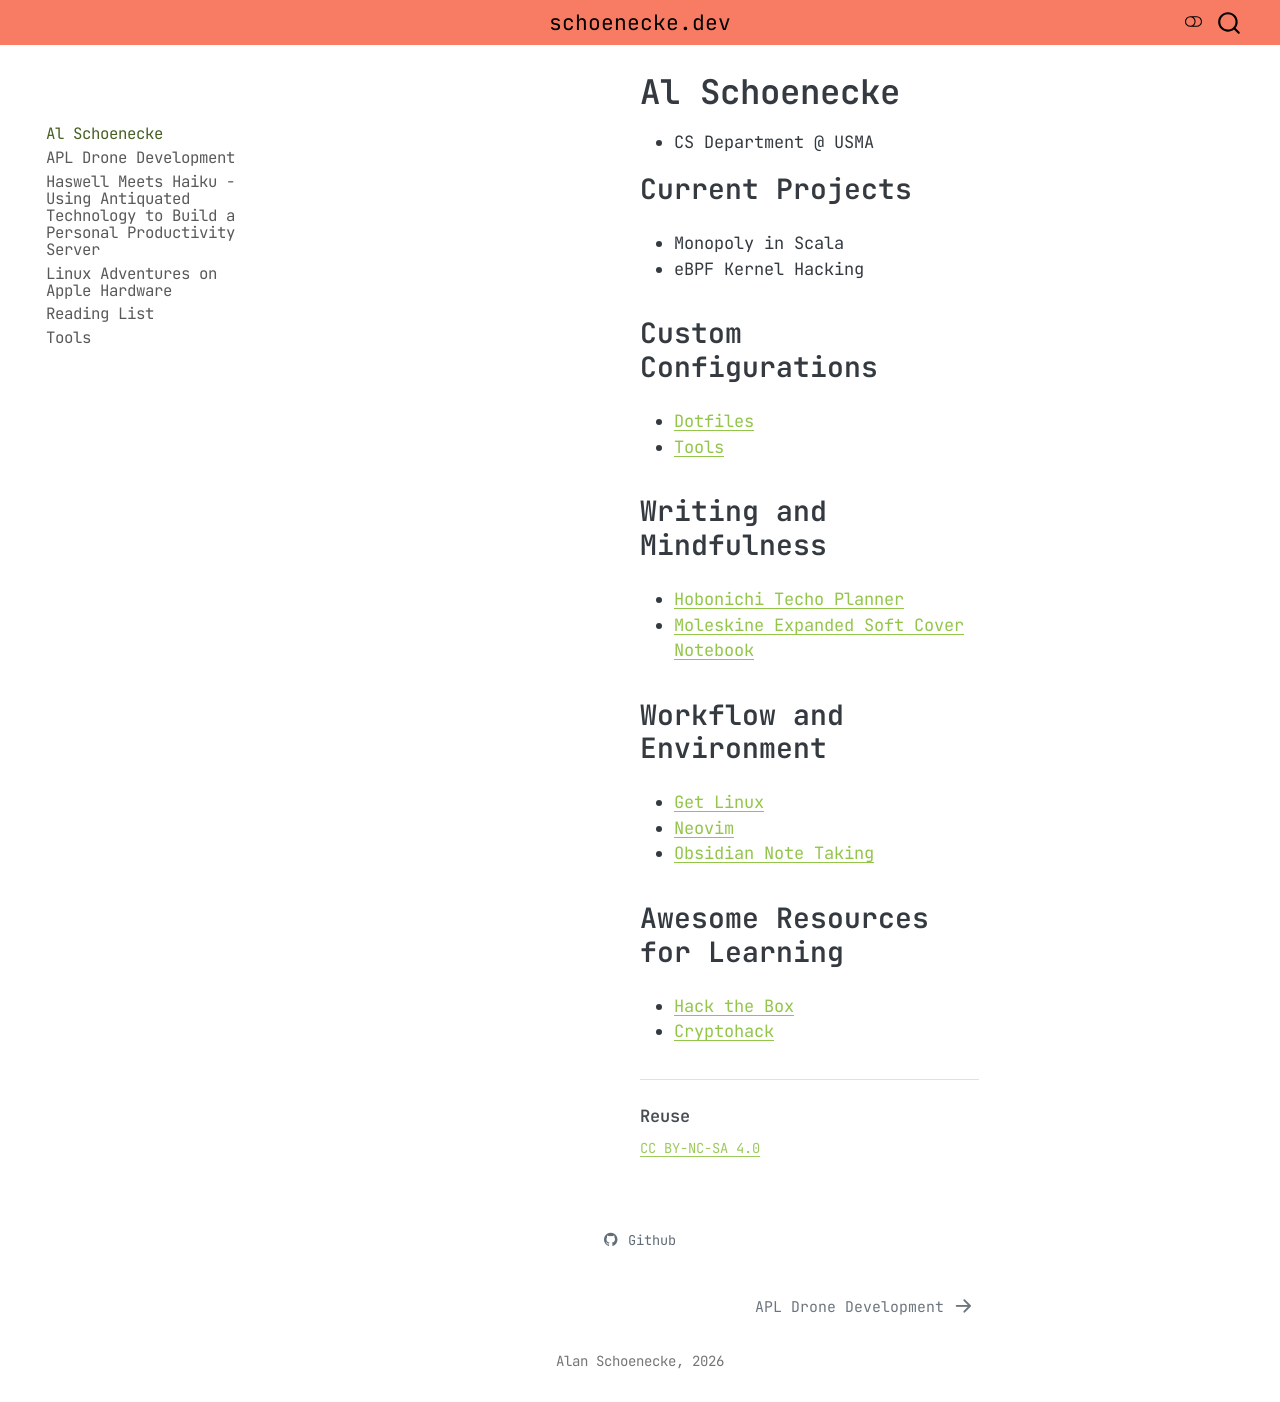
==== commit 334743f4: "Built site for gh-pages" ====
--- a/index.html
+++ b/index.html
@@ -2,17 +2,23 @@
 <html xmlns="http://www.w3.org/1999/xhtml" lang="en" xml:lang="en"><head>
 
 <meta charset="utf-8">
-<meta name="generator" content="quarto-1.8.27">
+<meta name="generator" content="quarto-1.10.19">
 
 <meta name="viewport" content="width=device-width, initial-scale=1.0, user-scalable=yes">
 
 
 <title>Al Schoenecke – schoenecke.dev</title>
 <style>
-code{white-space: pre-wrap;}
+/* Default styles provided by pandoc.
+** See https://pandoc.org/MANUAL.html#variables-for-html for config info.
+*/
 span.smallcaps{font-variant: small-caps;}
-div.columns{display: flex; gap: min(4vw, 1.5em);}
-div.column{flex: auto; overflow-x: auto;}
+div.columns{display: flex; gap: 1.5em;}
+div.column{flex: auto;}
+@media screen {
+div.columns{gap: min(4vw, 1.5em);}
+div.column{overflow-x: auto;}
+}
 div.hanging-indent{margin-left: 1.5em; text-indent: -1.5em;}
 ul.task-list{list-style: none;}
 ul.task-list li input[type="checkbox"] {
@@ -34,18 +40,17 @@
 <link href=".//images/samurai.svg" rel="icon" type="image/svg+xml">
 <script src="site_libs/quarto-html/quarto.js" type="module"></script>
 <script src="site_libs/quarto-html/tabsets/tabsets.js" type="module"></script>
-<script src="site_libs/quarto-html/axe/axe-check.js" type="module"></script>
 <script src="site_libs/quarto-html/popper.min.js"></script>
 <script src="site_libs/quarto-html/tippy.umd.min.js"></script>
 <link href="site_libs/quarto-html/tippy.css" rel="stylesheet">
-<link href="site_libs/quarto-html/quarto-syntax-highlighting-ed96de9b727972fe78a7b5d16c58bf87.css" rel="stylesheet" class="quarto-color-scheme" id="quarto-text-highlighting-styles">
-<link href="site_libs/quarto-html/quarto-syntax-highlighting-dark-4d9afe2b8d18ee9fa5d0d57b5ed4214d.css" rel="stylesheet" class="quarto-color-scheme quarto-color-alternate" id="quarto-text-highlighting-styles">
-<link href="site_libs/quarto-html/quarto-syntax-highlighting-ed96de9b727972fe78a7b5d16c58bf87.css" rel="stylesheet" class="quarto-color-scheme-extra" id="quarto-text-highlighting-styles">
+<link href="site_libs/quarto-html/quarto-syntax-highlighting-bf27225e3a48a9273f3daa8f8e829971.css" rel="stylesheet" class="quarto-color-scheme" id="quarto-text-highlighting-styles">
+<link href="site_libs/quarto-html/quarto-syntax-highlighting-dark-b626d73c4c936ccc3cb08be7d45d1df6.css" rel="stylesheet" class="quarto-color-scheme quarto-color-alternate" id="quarto-text-highlighting-styles">
+<link href="site_libs/quarto-html/quarto-syntax-highlighting-bf27225e3a48a9273f3daa8f8e829971.css" rel="stylesheet" class="quarto-color-scheme-extra" id="quarto-text-highlighting-styles">
 <script src="site_libs/bootstrap/bootstrap.min.js"></script>
 <link href="site_libs/bootstrap/bootstrap-icons.css" rel="stylesheet">
-<link href="site_libs/bootstrap/bootstrap-cd350a63679495fb00812865b89d905b.min.css" rel="stylesheet" append-hash="true" class="quarto-color-scheme" id="quarto-bootstrap" data-mode="light">
-<link href="site_libs/bootstrap/bootstrap-dark-cf14267739ab011b4e6d8080e82309c0.min.css" rel="stylesheet" append-hash="true" class="quarto-color-scheme quarto-color-alternate" id="quarto-bootstrap" data-mode="dark">
-<link href="site_libs/bootstrap/bootstrap-cd350a63679495fb00812865b89d905b.min.css" rel="stylesheet" append-hash="true" class="quarto-color-scheme-extra" id="quarto-bootstrap" data-mode="light">
+<link href="site_libs/bootstrap/bootstrap-e090cbe18409b092b63f8e41d66e37e3.min.css" rel="stylesheet" append-hash="true" class="quarto-color-scheme" id="quarto-bootstrap" data-mode="light">
+<link href="site_libs/bootstrap/bootstrap-dark-047da4de16ae189a3dbbac3321e12569.min.css" rel="stylesheet" append-hash="true" class="quarto-color-scheme quarto-color-alternate" id="quarto-bootstrap" data-mode="dark">
+<link href="site_libs/bootstrap/bootstrap-e090cbe18409b092b63f8e41d66e37e3.min.css" rel="stylesheet" append-hash="true" class="quarto-color-scheme-extra" id="quarto-bootstrap" data-mode="light">
 <script id="quarto-search-options" type="application/json">{
   "location": "navbar",
   "copy-button": false,
@@ -307,6 +312,12 @@
   <div class="sidebar-item-container"> 
   <a href="./items/jhu.html" class="sidebar-item-text sidebar-link">
  <span class="menu-text">APL Drone Development</span></a>
+  </div>
+</li>
+        <li class="sidebar-item">
+  <div class="sidebar-item-container"> 
+  <a href="./items/haswell-meets-haiku.html" class="sidebar-item-text sidebar-link">
+ <span class="menu-text">Haswell Meets Haiku - Using Antiquated Technology to Build a Personal Productivity Server</span></a>
   </div>
 </li>
         <li class="sidebar-item">
--- a/site_libs/quarto-html/quarto-syntax-highlighting-bf27225e3a48a9273f3daa8f8e829971.css
+++ b/site_libs/quarto-html/quarto-syntax-highlighting-bf27225e3a48a9273f3daa8f8e829971.css
@@ -0,0 +1,236 @@
+/* quarto syntax highlight colors */
+:root {
+  --quarto-hl-ot-color: #003B4F;
+  --quarto-hl-at-color: #657422;
+  --quarto-hl-ss-color: #20794D;
+  --quarto-hl-an-color: #5E5E5E;
+  --quarto-hl-fu-color: #4758AB;
+  --quarto-hl-st-color: #20794D;
+  --quarto-hl-cf-color: #003B4F;
+  --quarto-hl-op-color: #5E5E5E;
+  --quarto-hl-er-color: #AD0000;
+  --quarto-hl-bn-color: #AD0000;
+  --quarto-hl-al-color: #AD0000;
+  --quarto-hl-va-color: #111111;
+  --quarto-hl-bu-color: inherit;
+  --quarto-hl-ex-color: inherit;
+  --quarto-hl-pp-color: #AD0000;
+  --quarto-hl-in-color: #5E5E5E;
+  --quarto-hl-vs-color: #20794D;
+  --quarto-hl-wa-color: #5E5E5E;
+  --quarto-hl-do-color: #5E5E5E;
+  --quarto-hl-im-color: #00769E;
+  --quarto-hl-ch-color: #20794D;
+  --quarto-hl-dt-color: #AD0000;
+  --quarto-hl-fl-color: #AD0000;
+  --quarto-hl-co-color: #5E5E5E;
+  --quarto-hl-cv-color: #5E5E5E;
+  --quarto-hl-cn-color: #8f5902;
+  --quarto-hl-sc-color: #5E5E5E;
+  --quarto-hl-dv-color: #AD0000;
+  --quarto-hl-kw-color: #003B4F;
+}
+
+/* other quarto variables */
+:root {
+  --quarto-font-monospace: SFMono-Regular, Menlo, Monaco, Consolas, "Liberation Mono", "Courier New", monospace;
+}
+
+/* syntax highlight based on Pandoc's rules */
+pre > code.sourceCode > span {
+  color: #003B4F;
+}
+
+code.sourceCode > span {
+  color: #003B4F;
+}
+
+div.sourceCode,
+div.sourceCode pre.sourceCode {
+  color: #003B4F;
+}
+
+/* Normal */
+code span {
+  color: #003B4F;
+}
+
+/* Alert */
+code span.al {
+  color: #AD0000;
+  font-style: inherit;
+}
+
+/* Annotation */
+code span.an {
+  color: #5E5E5E;
+  font-style: inherit;
+}
+
+/* Attribute */
+code span.at {
+  color: #657422;
+  font-style: inherit;
+}
+
+/* BaseN */
+code span.bn {
+  color: #AD0000;
+  font-style: inherit;
+}
+
+/* BuiltIn */
+code span.bu {
+  font-style: inherit;
+}
+
+/* ControlFlow */
+code span.cf {
+  color: #003B4F;
+  font-weight: bold;
+  font-style: inherit;
+}
+
+/* Char */
+code span.ch {
+  color: #20794D;
+  font-style: inherit;
+}
+
+/* Constant */
+code span.cn {
+  color: #8f5902;
+  font-style: inherit;
+}
+
+/* Comment */
+code span.co {
+  color: #5E5E5E;
+  font-style: inherit;
+}
+
+/* CommentVar */
+code span.cv {
+  color: #5E5E5E;
+  font-style: italic;
+}
+
+/* Documentation */
+code span.do {
+  color: #5E5E5E;
+  font-style: italic;
+}
+
+/* DataType */
+code span.dt {
+  color: #AD0000;
+  font-style: inherit;
+}
+
+/* DecVal */
+code span.dv {
+  color: #AD0000;
+  font-style: inherit;
+}
+
+/* Error */
+code span.er {
+  color: #AD0000;
+  font-style: inherit;
+}
+
+/* Extension */
+code span.ex {
+  font-style: inherit;
+}
+
+/* Float */
+code span.fl {
+  color: #AD0000;
+  font-style: inherit;
+}
+
+/* Function */
+code span.fu {
+  color: #4758AB;
+  font-style: inherit;
+}
+
+/* Import */
+code span.im {
+  color: #00769E;
+  font-style: inherit;
+}
+
+/* Information */
+code span.in {
+  color: #5E5E5E;
+  font-style: inherit;
+}
+
+/* Keyword */
+code span.kw {
+  color: #003B4F;
+  font-weight: bold;
+  font-style: inherit;
+}
+
+/* Operator */
+code span.op {
+  color: #5E5E5E;
+  font-style: inherit;
+}
+
+/* Other */
+code span.ot {
+  color: #003B4F;
+  font-style: inherit;
+}
+
+/* Preprocessor */
+code span.pp {
+  color: #AD0000;
+  font-style: inherit;
+}
+
+/* SpecialChar */
+code span.sc {
+  color: #5E5E5E;
+  font-style: inherit;
+}
+
+/* SpecialString */
+code span.ss {
+  color: #20794D;
+  font-style: inherit;
+}
+
+/* String */
+code span.st {
+  color: #20794D;
+  font-style: inherit;
+}
+
+/* Variable */
+code span.va {
+  color: #111111;
+  font-style: inherit;
+}
+
+/* VerbatimString */
+code span.vs {
+  color: #20794D;
+  font-style: inherit;
+}
+
+/* Warning */
+code span.wa {
+  color: #5E5E5E;
+  font-style: italic;
+}
+
+.prevent-inlining {
+  content: "</";
+}
+
+/*# sourceMappingURL=8be38f48d34c45af72792cbd699585e7.css.map */
--- a/site_libs/quarto-html/quarto-syntax-highlighting-dark-b626d73c4c936ccc3cb08be7d45d1df6.css
+++ b/site_libs/quarto-html/quarto-syntax-highlighting-dark-b626d73c4c936ccc3cb08be7d45d1df6.css
@@ -0,0 +1,219 @@
+/* quarto syntax highlight colors */
+:root {
+  --quarto-hl-al-color: #f07178;
+  --quarto-hl-an-color: #d4d0ab;
+  --quarto-hl-at-color: #00e0e0;
+  --quarto-hl-bn-color: #d4d0ab;
+  --quarto-hl-bu-color: #abe338;
+  --quarto-hl-ch-color: #abe338;
+  --quarto-hl-co-color: #f8f8f2;
+  --quarto-hl-cv-color: #ffd700;
+  --quarto-hl-cn-color: #ffd700;
+  --quarto-hl-cf-color: #ffa07a;
+  --quarto-hl-dt-color: #ffa07a;
+  --quarto-hl-dv-color: #d4d0ab;
+  --quarto-hl-do-color: #f8f8f2;
+  --quarto-hl-er-color: #f07178;
+  --quarto-hl-ex-color: #00e0e0;
+  --quarto-hl-fl-color: #d4d0ab;
+  --quarto-hl-fu-color: #ffa07a;
+  --quarto-hl-im-color: #abe338;
+  --quarto-hl-in-color: #d4d0ab;
+  --quarto-hl-kw-color: #ffa07a;
+  --quarto-hl-op-color: #ffa07a;
+  --quarto-hl-ot-color: #00e0e0;
+  --quarto-hl-pp-color: #dcc6e0;
+  --quarto-hl-re-color: #00e0e0;
+  --quarto-hl-sc-color: #abe338;
+  --quarto-hl-ss-color: #abe338;
+  --quarto-hl-st-color: #abe338;
+  --quarto-hl-va-color: #00e0e0;
+  --quarto-hl-vs-color: #abe338;
+  --quarto-hl-wa-color: #dcc6e0;
+}
+
+/* other quarto variables */
+:root {
+  --quarto-font-monospace: SFMono-Regular, Menlo, Monaco, Consolas, "Liberation Mono", "Courier New", monospace;
+}
+
+/* syntax highlight based on Pandoc's rules */
+pre > code.sourceCode > span {
+  color: #f8f8f2;
+}
+
+code.sourceCode > span {
+  color: #f8f8f2;
+}
+
+div.sourceCode,
+div.sourceCode pre.sourceCode {
+  color: #f8f8f2;
+}
+
+/* Normal */
+code span {
+  color: #f8f8f2;
+}
+
+/* Alert */
+code span.al {
+  color: #f07178;
+}
+
+/* Annotation */
+code span.an {
+  color: #d4d0ab;
+}
+
+/* Attribute */
+code span.at {
+  color: #00e0e0;
+}
+
+/* BaseN */
+code span.bn {
+  color: #d4d0ab;
+}
+
+/* BuiltIn */
+code span.bu {
+  color: #abe338;
+}
+
+/* ControlFlow */
+code span.cf {
+  font-weight: bold;
+  color: #ffa07a;
+}
+
+/* Char */
+code span.ch {
+  color: #abe338;
+}
+
+/* Constant */
+code span.cn {
+  color: #ffd700;
+}
+
+/* Comment */
+code span.co {
+  font-style: italic;
+  color: #f8f8f2;
+}
+
+/* CommentVar */
+code span.cv {
+  color: #ffd700;
+}
+
+/* Documentation */
+code span.do {
+  color: #f8f8f2;
+}
+
+/* DataType */
+code span.dt {
+  color: #ffa07a;
+}
+
+/* DecVal */
+code span.dv {
+  color: #d4d0ab;
+}
+
+/* Error */
+code span.er {
+  color: #f07178;
+  text-decoration: underline;
+}
+
+/* Extension */
+code span.ex {
+  font-weight: bold;
+  color: #00e0e0;
+}
+
+/* Float */
+code span.fl {
+  color: #d4d0ab;
+}
+
+/* Function */
+code span.fu {
+  color: #ffa07a;
+}
+
+/* Import */
+code span.im {
+  color: #abe338;
+}
+
+/* Information */
+code span.in {
+  color: #d4d0ab;
+}
+
+/* Keyword */
+code span.kw {
+  font-weight: bold;
+  color: #ffa07a;
+}
+
+/* Operator */
+code span.op {
+  color: #ffa07a;
+}
+
+/* Other */
+code span.ot {
+  color: #00e0e0;
+}
+
+/* Preprocessor */
+code span.pp {
+  color: #dcc6e0;
+}
+
+/* RegionMarker */
+code span.re {
+  background-color: #f8f8f2;
+  color: #00e0e0;
+}
+
+/* SpecialChar */
+code span.sc {
+  color: #abe338;
+}
+
+/* SpecialString */
+code span.ss {
+  color: #abe338;
+}
+
+/* String */
+code span.st {
+  color: #abe338;
+}
+
+/* Variable */
+code span.va {
+  color: #00e0e0;
+}
+
+/* VerbatimString */
+code span.vs {
+  color: #abe338;
+}
+
+/* Warning */
+code span.wa {
+  color: #dcc6e0;
+}
+
+.prevent-inlining {
+  content: "</";
+}
+
+/*# sourceMappingURL=a269c63e8167c3ae395728e86feb0848.css.map */
--- a/site_libs/quarto-html/quarto-syntax-highlighting-bf27225e3a48a9273f3daa8f8e829971.css
+++ b/site_libs/quarto-html/quarto-syntax-highlighting-bf27225e3a48a9273f3daa8f8e829971.css
@@ -0,0 +1,236 @@
+/* quarto syntax highlight colors */
+:root {
+  --quarto-hl-ot-color: #003B4F;
+  --quarto-hl-at-color: #657422;
+  --quarto-hl-ss-color: #20794D;
+  --quarto-hl-an-color: #5E5E5E;
+  --quarto-hl-fu-color: #4758AB;
+  --quarto-hl-st-color: #20794D;
+  --quarto-hl-cf-color: #003B4F;
+  --quarto-hl-op-color: #5E5E5E;
+  --quarto-hl-er-color: #AD0000;
+  --quarto-hl-bn-color: #AD0000;
+  --quarto-hl-al-color: #AD0000;
+  --quarto-hl-va-color: #111111;
+  --quarto-hl-bu-color: inherit;
+  --quarto-hl-ex-color: inherit;
+  --quarto-hl-pp-color: #AD0000;
+  --quarto-hl-in-color: #5E5E5E;
+  --quarto-hl-vs-color: #20794D;
+  --quarto-hl-wa-color: #5E5E5E;
+  --quarto-hl-do-color: #5E5E5E;
+  --quarto-hl-im-color: #00769E;
+  --quarto-hl-ch-color: #20794D;
+  --quarto-hl-dt-color: #AD0000;
+  --quarto-hl-fl-color: #AD0000;
+  --quarto-hl-co-color: #5E5E5E;
+  --quarto-hl-cv-color: #5E5E5E;
+  --quarto-hl-cn-color: #8f5902;
+  --quarto-hl-sc-color: #5E5E5E;
+  --quarto-hl-dv-color: #AD0000;
+  --quarto-hl-kw-color: #003B4F;
+}
+
+/* other quarto variables */
+:root {
+  --quarto-font-monospace: SFMono-Regular, Menlo, Monaco, Consolas, "Liberation Mono", "Courier New", monospace;
+}
+
+/* syntax highlight based on Pandoc's rules */
+pre > code.sourceCode > span {
+  color: #003B4F;
+}
+
+code.sourceCode > span {
+  color: #003B4F;
+}
+
+div.sourceCode,
+div.sourceCode pre.sourceCode {
+  color: #003B4F;
+}
+
+/* Normal */
+code span {
+  color: #003B4F;
+}
+
+/* Alert */
+code span.al {
+  color: #AD0000;
+  font-style: inherit;
+}
+
+/* Annotation */
+code span.an {
+  color: #5E5E5E;
+  font-style: inherit;
+}
+
+/* Attribute */
+code span.at {
+  color: #657422;
+  font-style: inherit;
+}
+
+/* BaseN */
+code span.bn {
+  color: #AD0000;
+  font-style: inherit;
+}
+
+/* BuiltIn */
+code span.bu {
+  font-style: inherit;
+}
+
+/* ControlFlow */
+code span.cf {
+  color: #003B4F;
+  font-weight: bold;
+  font-style: inherit;
+}
+
+/* Char */
+code span.ch {
+  color: #20794D;
+  font-style: inherit;
+}
+
+/* Constant */
+code span.cn {
+  color: #8f5902;
+  font-style: inherit;
+}
+
+/* Comment */
+code span.co {
+  color: #5E5E5E;
+  font-style: inherit;
+}
+
+/* CommentVar */
+code span.cv {
+  color: #5E5E5E;
+  font-style: italic;
+}
+
+/* Documentation */
+code span.do {
+  color: #5E5E5E;
+  font-style: italic;
+}
+
+/* DataType */
+code span.dt {
+  color: #AD0000;
+  font-style: inherit;
+}
+
+/* DecVal */
+code span.dv {
+  color: #AD0000;
+  font-style: inherit;
+}
+
+/* Error */
+code span.er {
+  color: #AD0000;
+  font-style: inherit;
+}
+
+/* Extension */
+code span.ex {
+  font-style: inherit;
+}
+
+/* Float */
+code span.fl {
+  color: #AD0000;
+  font-style: inherit;
+}
+
+/* Function */
+code span.fu {
+  color: #4758AB;
+  font-style: inherit;
+}
+
+/* Import */
+code span.im {
+  color: #00769E;
+  font-style: inherit;
+}
+
+/* Information */
+code span.in {
+  color: #5E5E5E;
+  font-style: inherit;
+}
+
+/* Keyword */
+code span.kw {
+  color: #003B4F;
+  font-weight: bold;
+  font-style: inherit;
+}
+
+/* Operator */
+code span.op {
+  color: #5E5E5E;
+  font-style: inherit;
+}
+
+/* Other */
+code span.ot {
+  color: #003B4F;
+  font-style: inherit;
+}
+
+/* Preprocessor */
+code span.pp {
+  color: #AD0000;
+  font-style: inherit;
+}
+
+/* SpecialChar */
+code span.sc {
+  color: #5E5E5E;
+  font-style: inherit;
+}
+
+/* SpecialString */
+code span.ss {
+  color: #20794D;
+  font-style: inherit;
+}
+
+/* String */
+code span.st {
+  color: #20794D;
+  font-style: inherit;
+}
+
+/* Variable */
+code span.va {
+  color: #111111;
+  font-style: inherit;
+}
+
+/* VerbatimString */
+code span.vs {
+  color: #20794D;
+  font-style: inherit;
+}
+
+/* Warning */
+code span.wa {
+  color: #5E5E5E;
+  font-style: italic;
+}
+
+.prevent-inlining {
+  content: "</";
+}
+
+/*# sourceMappingURL=8be38f48d34c45af72792cbd699585e7.css.map */
--- a/styles.css
+++ b/styles.css
@@ -53,3 +53,168 @@
   border-radius: 8px;
   box-shadow: 0 4px 18px rgba(0, 0, 0, 0.2);
 }
+
+/* Site accent. Light mode uses a darker shade for text so it stays readable
+   on the light background; fills and borders always use the navbar orange. */
+:root {
+  --site-accent: #f87C63;
+  --site-accent-text: #b5442c;
+  --site-accent-tint: rgba(248, 124, 99, 0.12);
+  --site-accent-fill: #fde4de;
+}
+
+body.quarto-dark {
+  --site-accent-text: #f87C63;
+  --site-accent-tint: rgba(248, 124, 99, 0.16);
+}
+
+/* Panel tabsets: orange instead of Bootstrap's white active tab, which is
+   unreadable on the dark theme. */
+.panel-tabset .nav-tabs {
+  border-bottom-color: var(--site-accent);
+}
+
+.panel-tabset .nav-tabs .nav-link {
+  color: var(--site-accent-text);
+  border-color: transparent;
+}
+
+.panel-tabset .nav-tabs .nav-link:hover,
+.panel-tabset .nav-tabs .nav-link:focus {
+  color: var(--site-accent-text);
+  border-color: var(--site-accent) var(--site-accent) transparent;
+  background-color: var(--site-accent-tint);
+}
+
+.panel-tabset .nav-tabs .nav-link.active {
+  color: black;
+  background-color: var(--site-accent);
+  border-color: var(--site-accent);
+}
+
+.panel-tabset .tab-content {
+  border-color: var(--site-accent);
+}
+
+/* Mermaid diagrams in dark mode: the neutral theme draws labels and lines in
+   near-black, which vanishes on the dark background. */
+body.quarto-dark svg .messageText,
+body.quarto-dark svg .loopText,
+body.quarto-dark svg .labelText {
+  fill: #e8e8e8 !important;
+  stroke: none !important;
+}
+
+body.quarto-dark svg .messageLine0,
+body.quarto-dark svg .messageLine1,
+body.quarto-dark svg .actor-line,
+body.quarto-dark svg .flowchart-link {
+  stroke: #b0b0b0 !important;
+}
+
+body.quarto-dark svg marker path {
+  fill: #b0b0b0 !important;
+  stroke: #b0b0b0 !important;
+}
+
+/* ---- Accent theme for pages with `body-classes: accent-theme` ---- */
+
+/* Links and inline code */
+.accent-theme main a:not(.nav-link):not(.anchorjs-link),
+.accent-theme main a:not(.nav-link):not(.anchorjs-link):visited {
+  color: var(--site-accent-text);
+}
+
+.accent-theme main a:not(.nav-link):not(.anchorjs-link):hover {
+  color: var(--site-accent);
+}
+
+.accent-theme main :not(pre) > code {
+  color: var(--site-accent-text);
+  background-color: var(--site-accent-tint);
+}
+
+/* Headings and section numbers */
+.accent-theme main h1,
+.accent-theme main h2 {
+  border-bottom-color: var(--site-accent);
+}
+
+.accent-theme main .header-section-number {
+  color: var(--site-accent-text);
+}
+
+/* Table of contents */
+.accent-theme #TOC .nav-link.active,
+.accent-theme #TOC .nav-link:hover {
+  color: var(--site-accent-text) !important;
+  border-left-color: var(--site-accent) !important;
+}
+
+/* Callouts: every type gets the orange accent */
+.accent-theme .callout {
+  border-left-color: var(--site-accent) !important;
+}
+
+.accent-theme .callout .callout-header {
+  background-color: var(--site-accent-tint) !important;
+}
+
+.accent-theme .callout .callout-title-container,
+.accent-theme .callout .callout-btn-toggle {
+  color: var(--site-accent-text);
+}
+
+/* Tables */
+.accent-theme main table thead th {
+  border-bottom: 2px solid var(--site-accent) !important;
+  color: var(--site-accent-text);
+}
+
+.accent-theme main table tbody tr:hover {
+  background-color: var(--site-accent-tint);
+}
+
+/* Code blocks: filename bar and left edge */
+.accent-theme .code-with-filename-file {
+  background-color: var(--site-accent-tint) !important;
+  border-left: 3px solid var(--site-accent);
+}
+
+.accent-theme .code-with-filename-file pre strong {
+  color: var(--site-accent-text);
+}
+
+.accent-theme div.sourceCode {
+  border-left: 3px solid var(--site-accent);
+}
+
+/* Mermaid diagrams: light-orange boxes with orange borders and dark text,
+   readable in both light and dark mode */
+.accent-theme svg .node rect,
+.accent-theme svg .node polygon,
+.accent-theme svg .node circle,
+.accent-theme svg .node path,
+.accent-theme svg rect.actor {
+  fill: var(--site-accent-fill) !important;
+  stroke: var(--site-accent) !important;
+}
+
+.accent-theme svg .node .label,
+.accent-theme svg .node .nodeLabel,
+.accent-theme svg text.actor,
+.accent-theme svg text.actor > tspan {
+  color: #222 !important;
+  fill: #222 !important;
+}
+
+.accent-theme svg .cluster rect {
+  fill: var(--site-accent-tint) !important;
+  stroke: var(--site-accent) !important;
+}
+
+.accent-theme svg .cluster-label .nodeLabel,
+.accent-theme svg .cluster .label {
+  color: var(--site-accent-text) !important;
+  fill: var(--site-accent-text) !important;
+}
